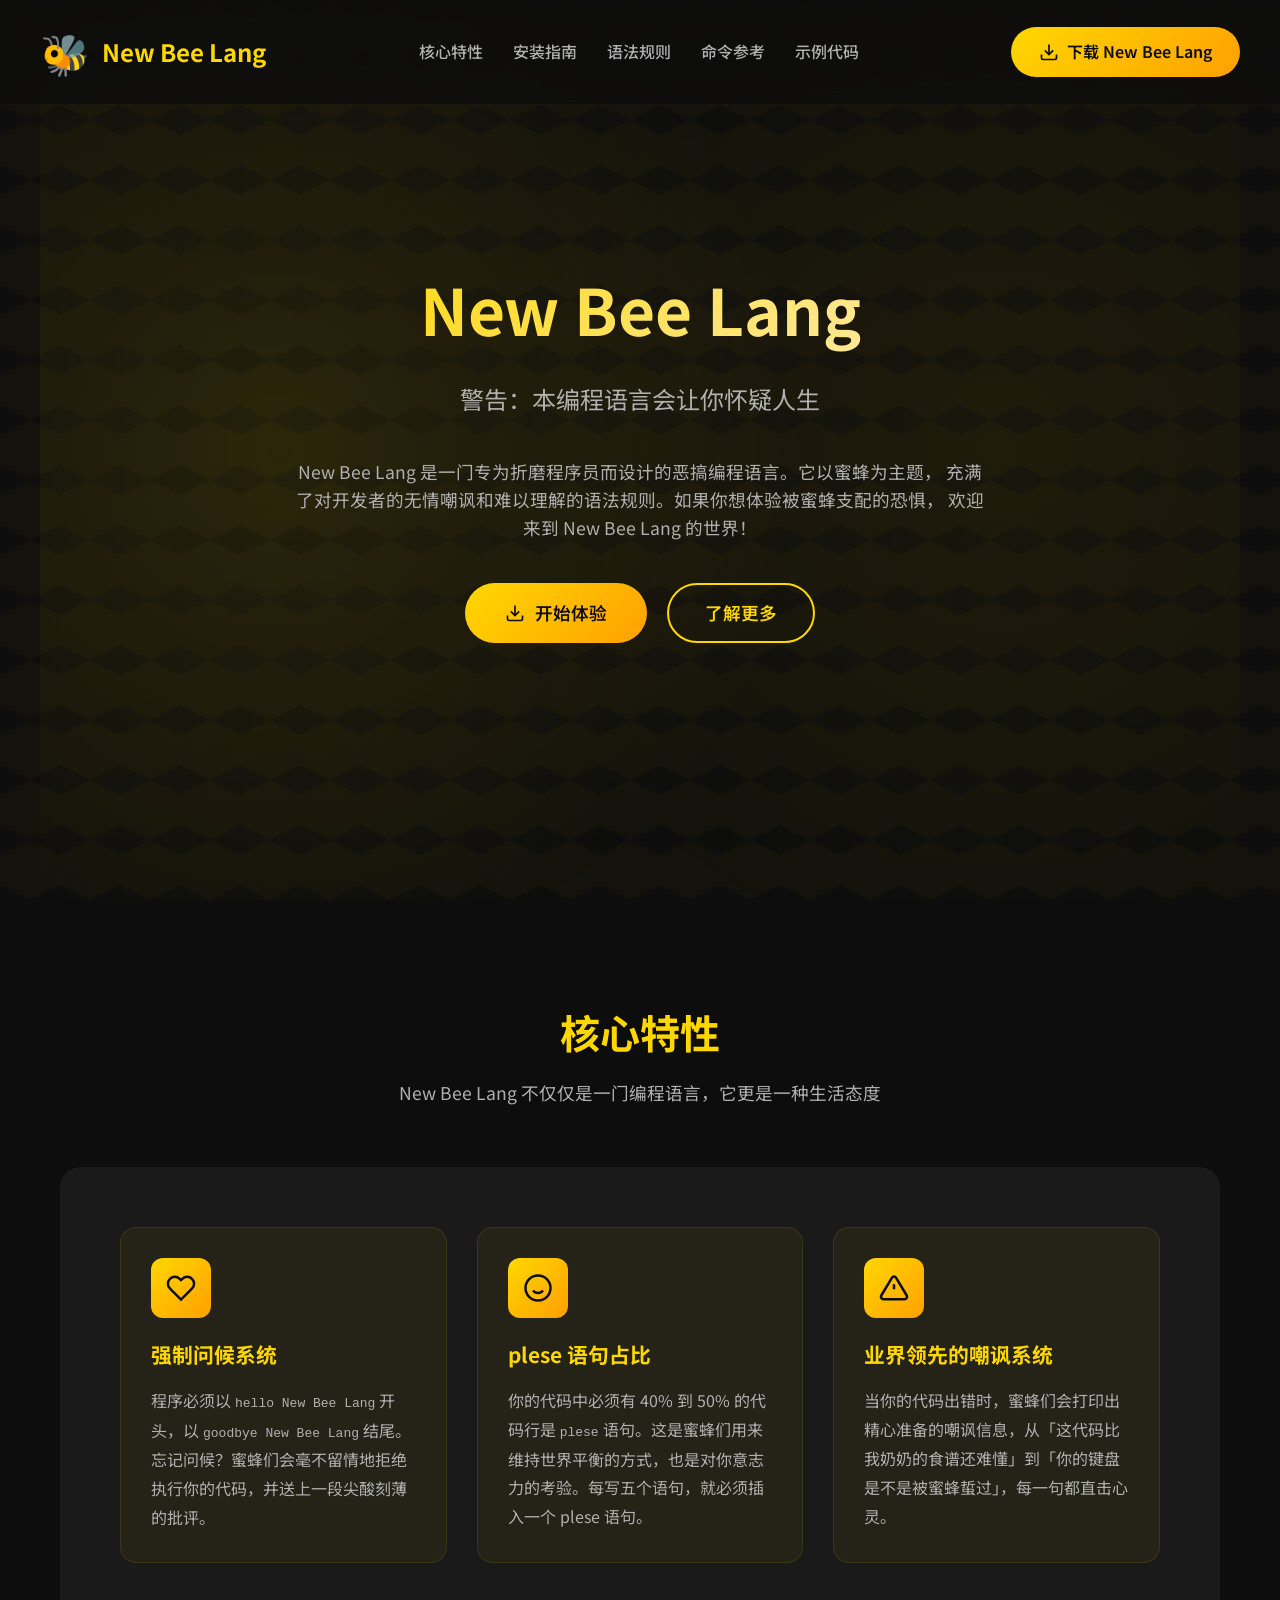
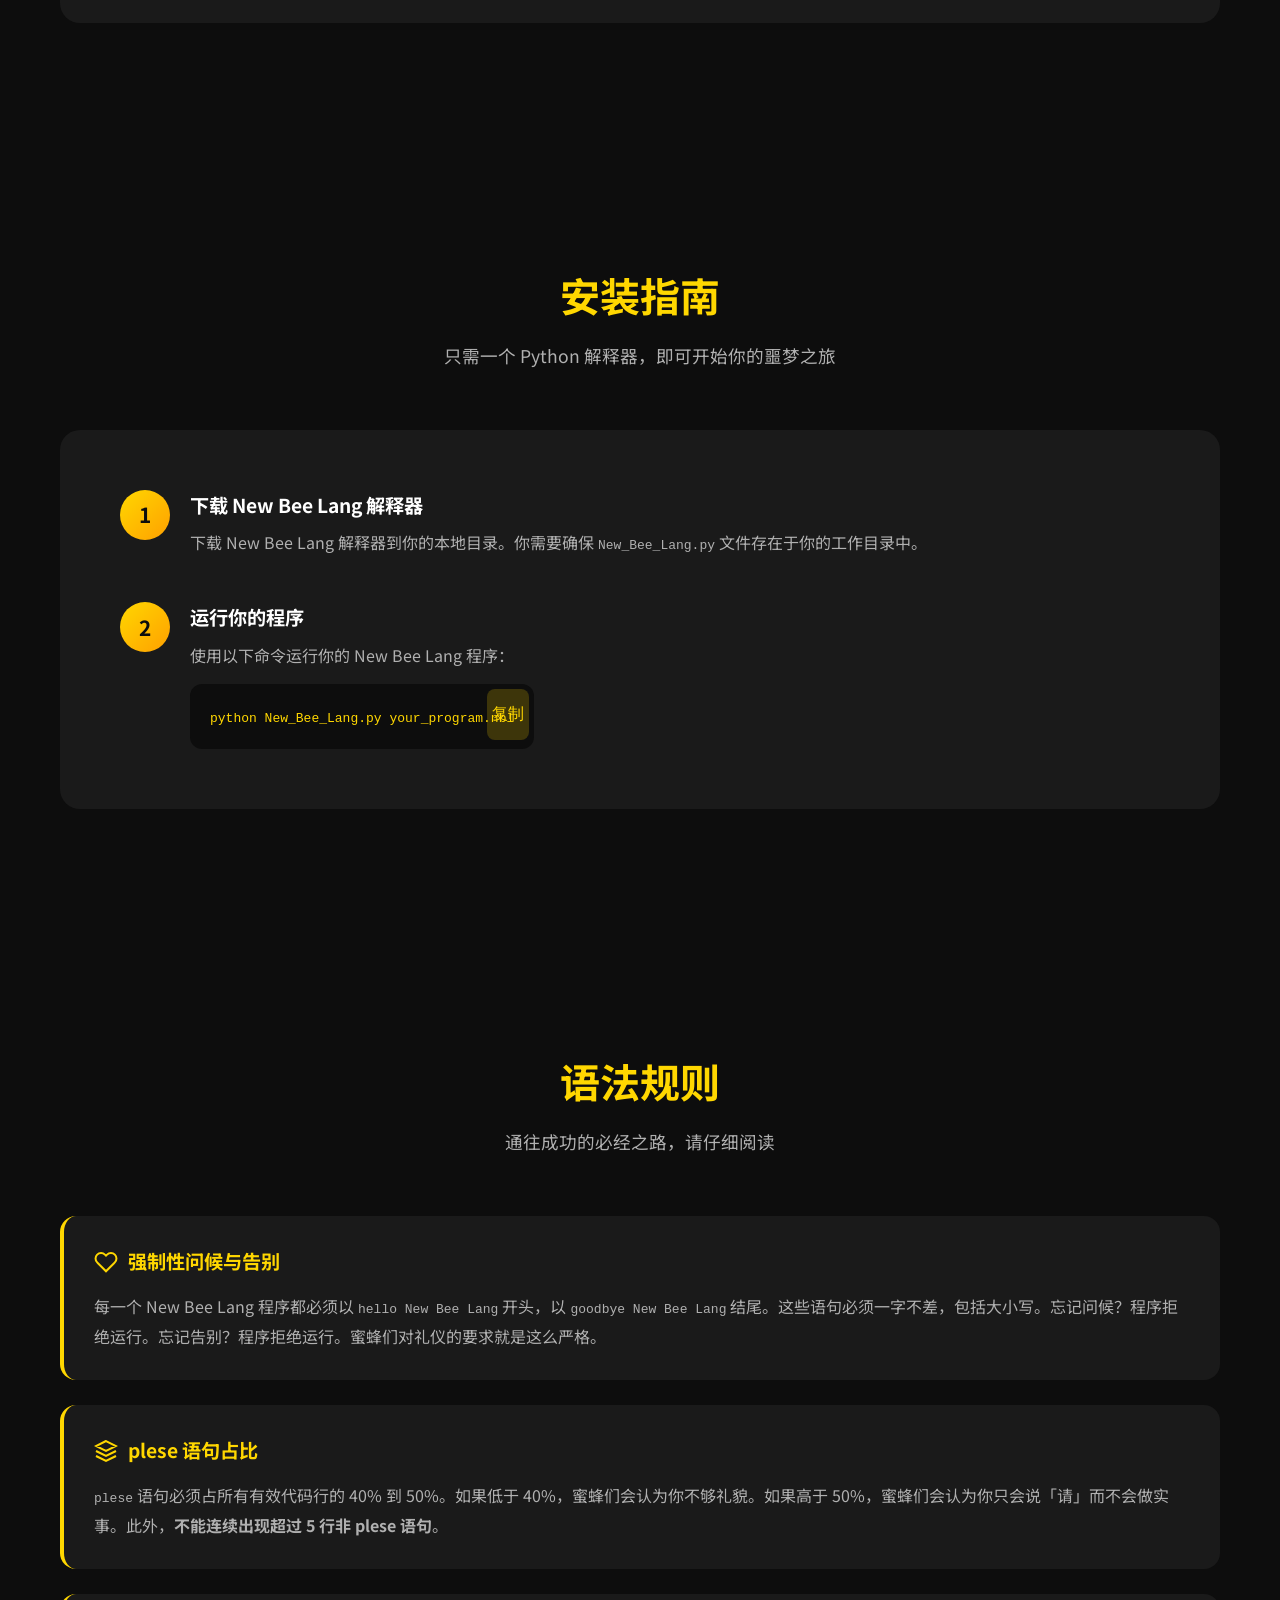
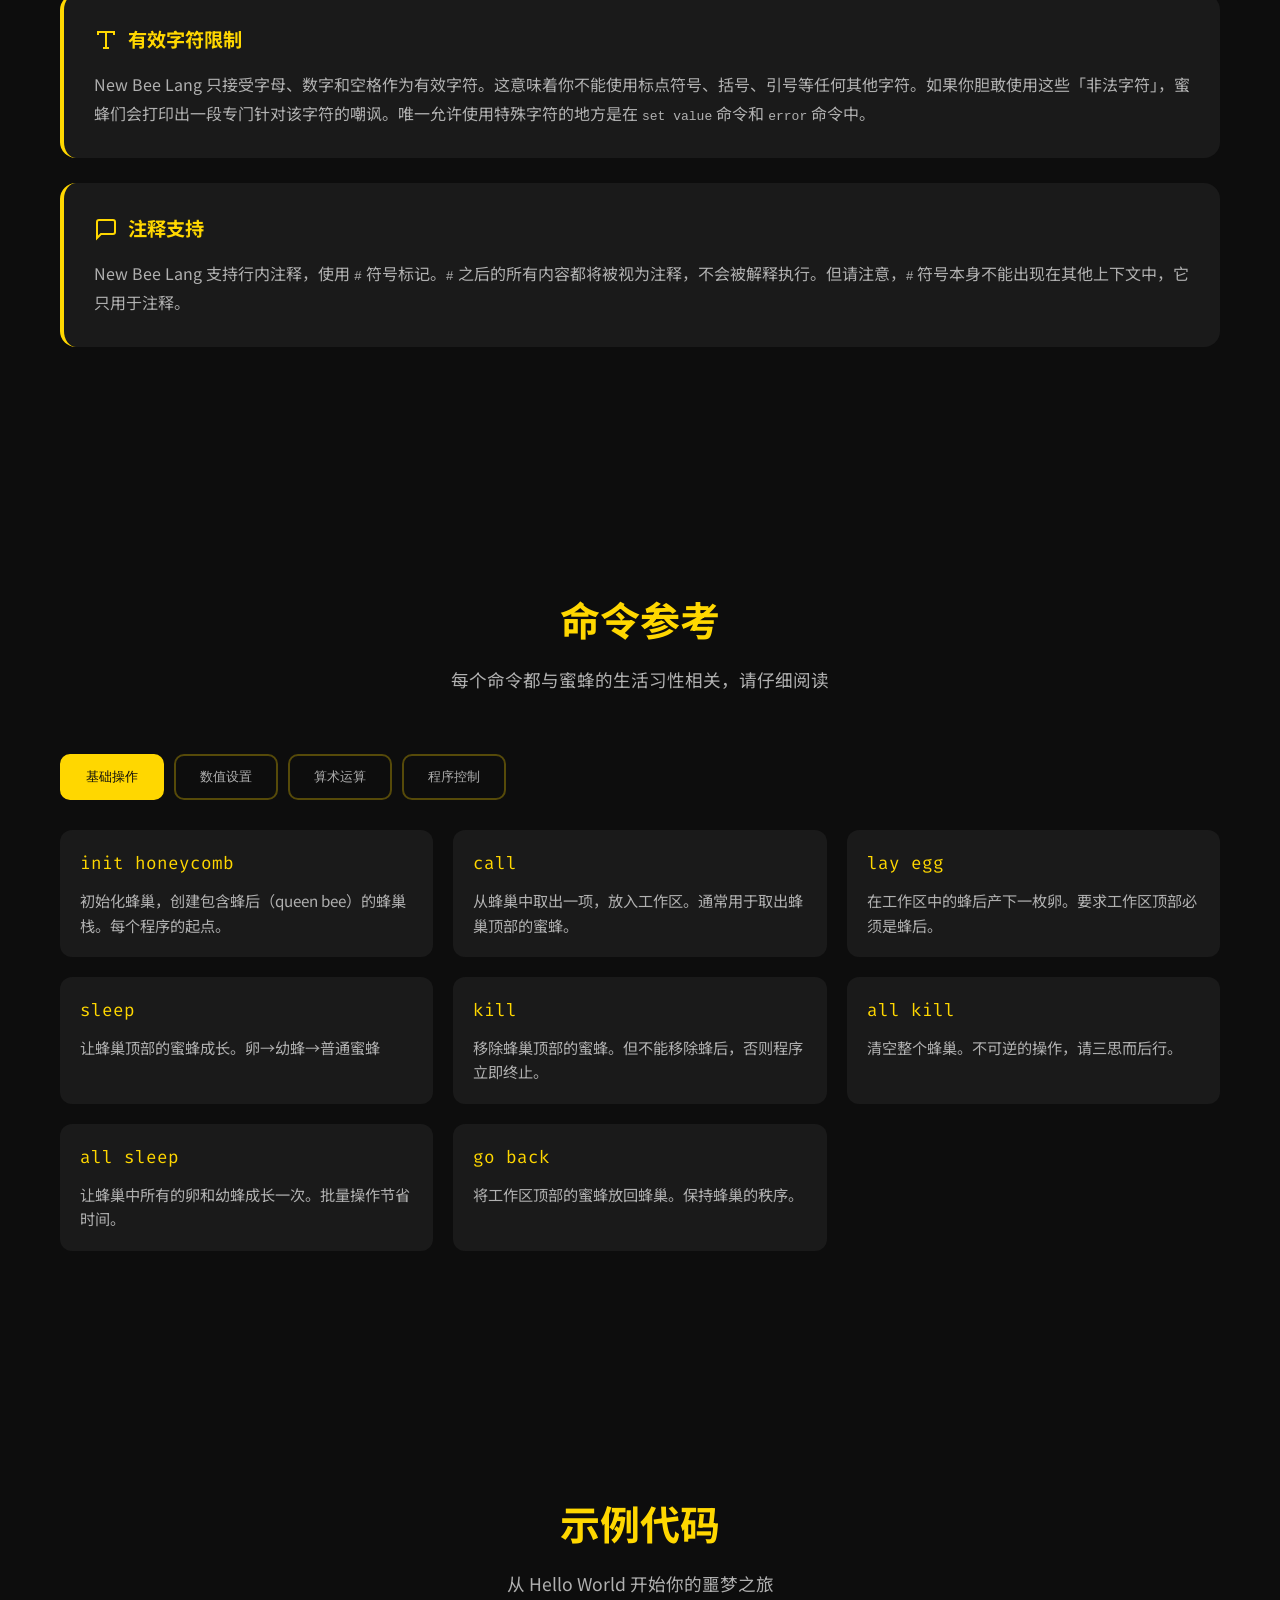
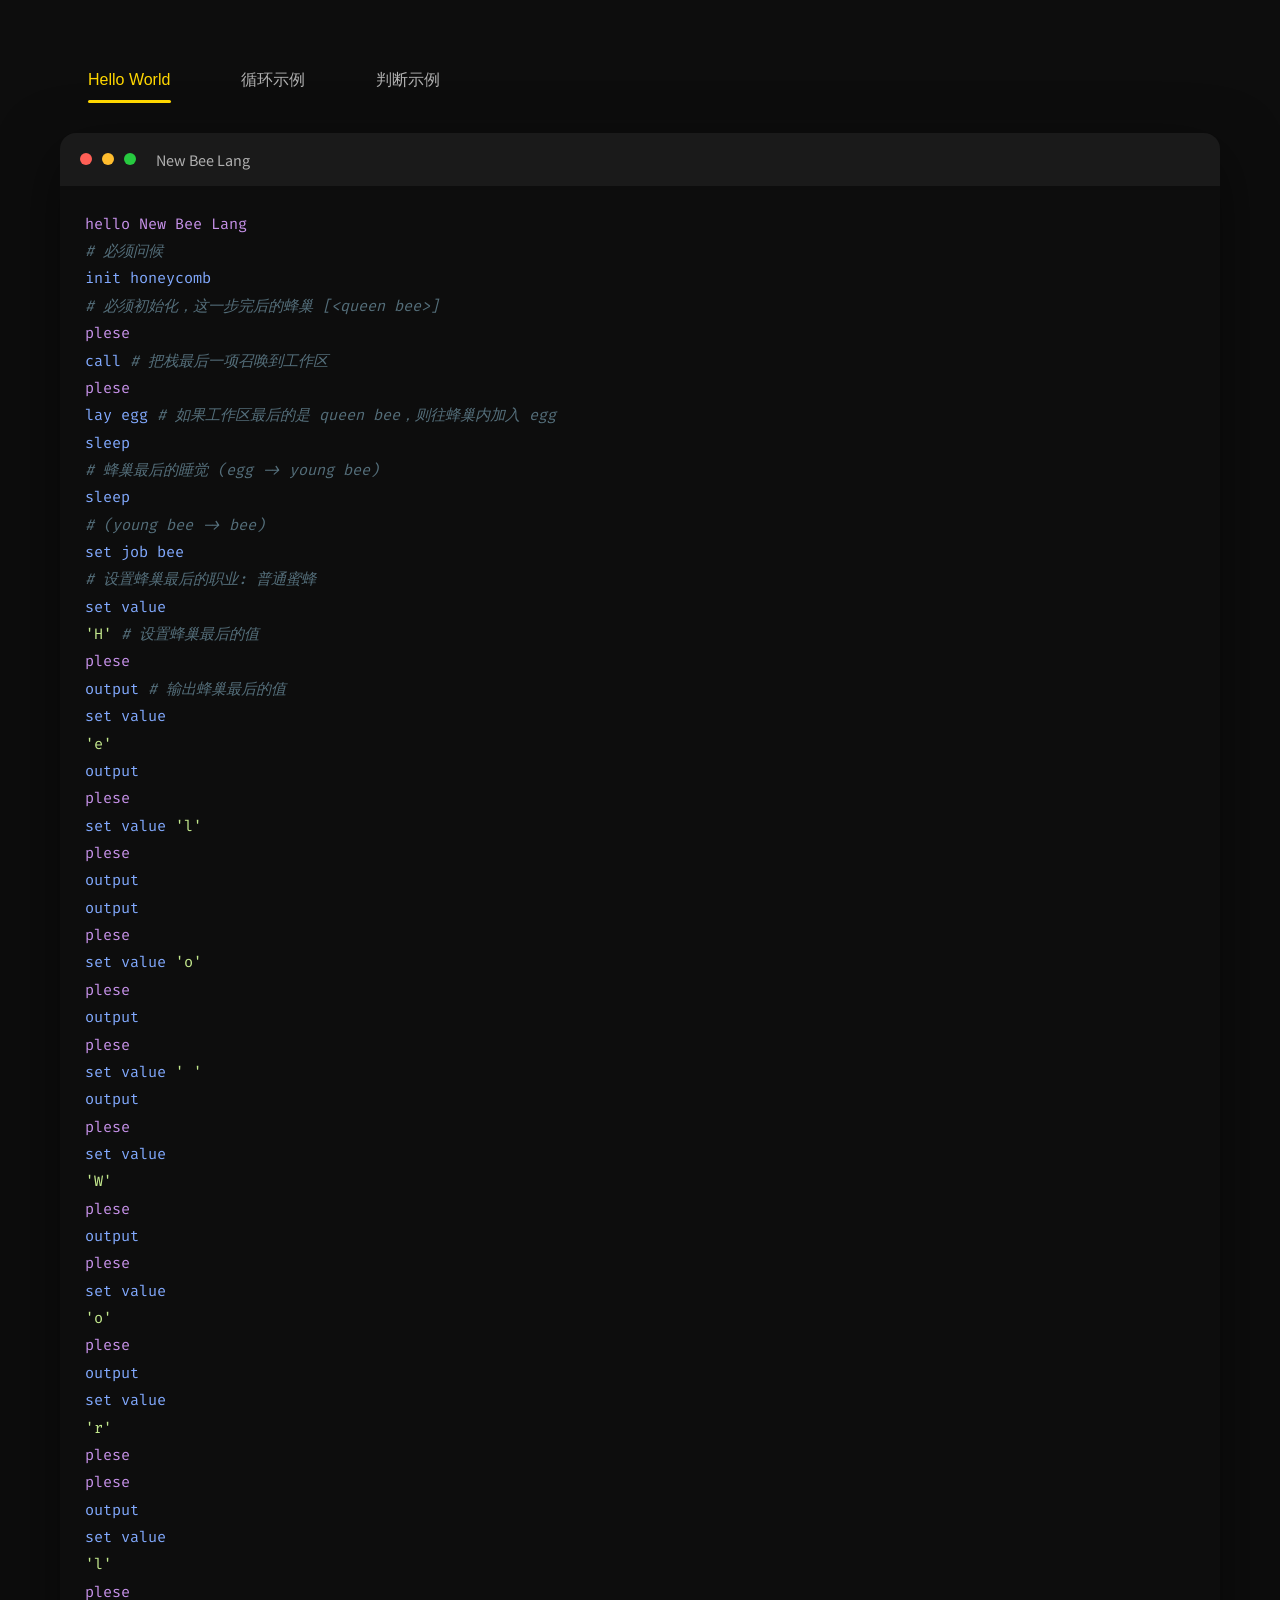
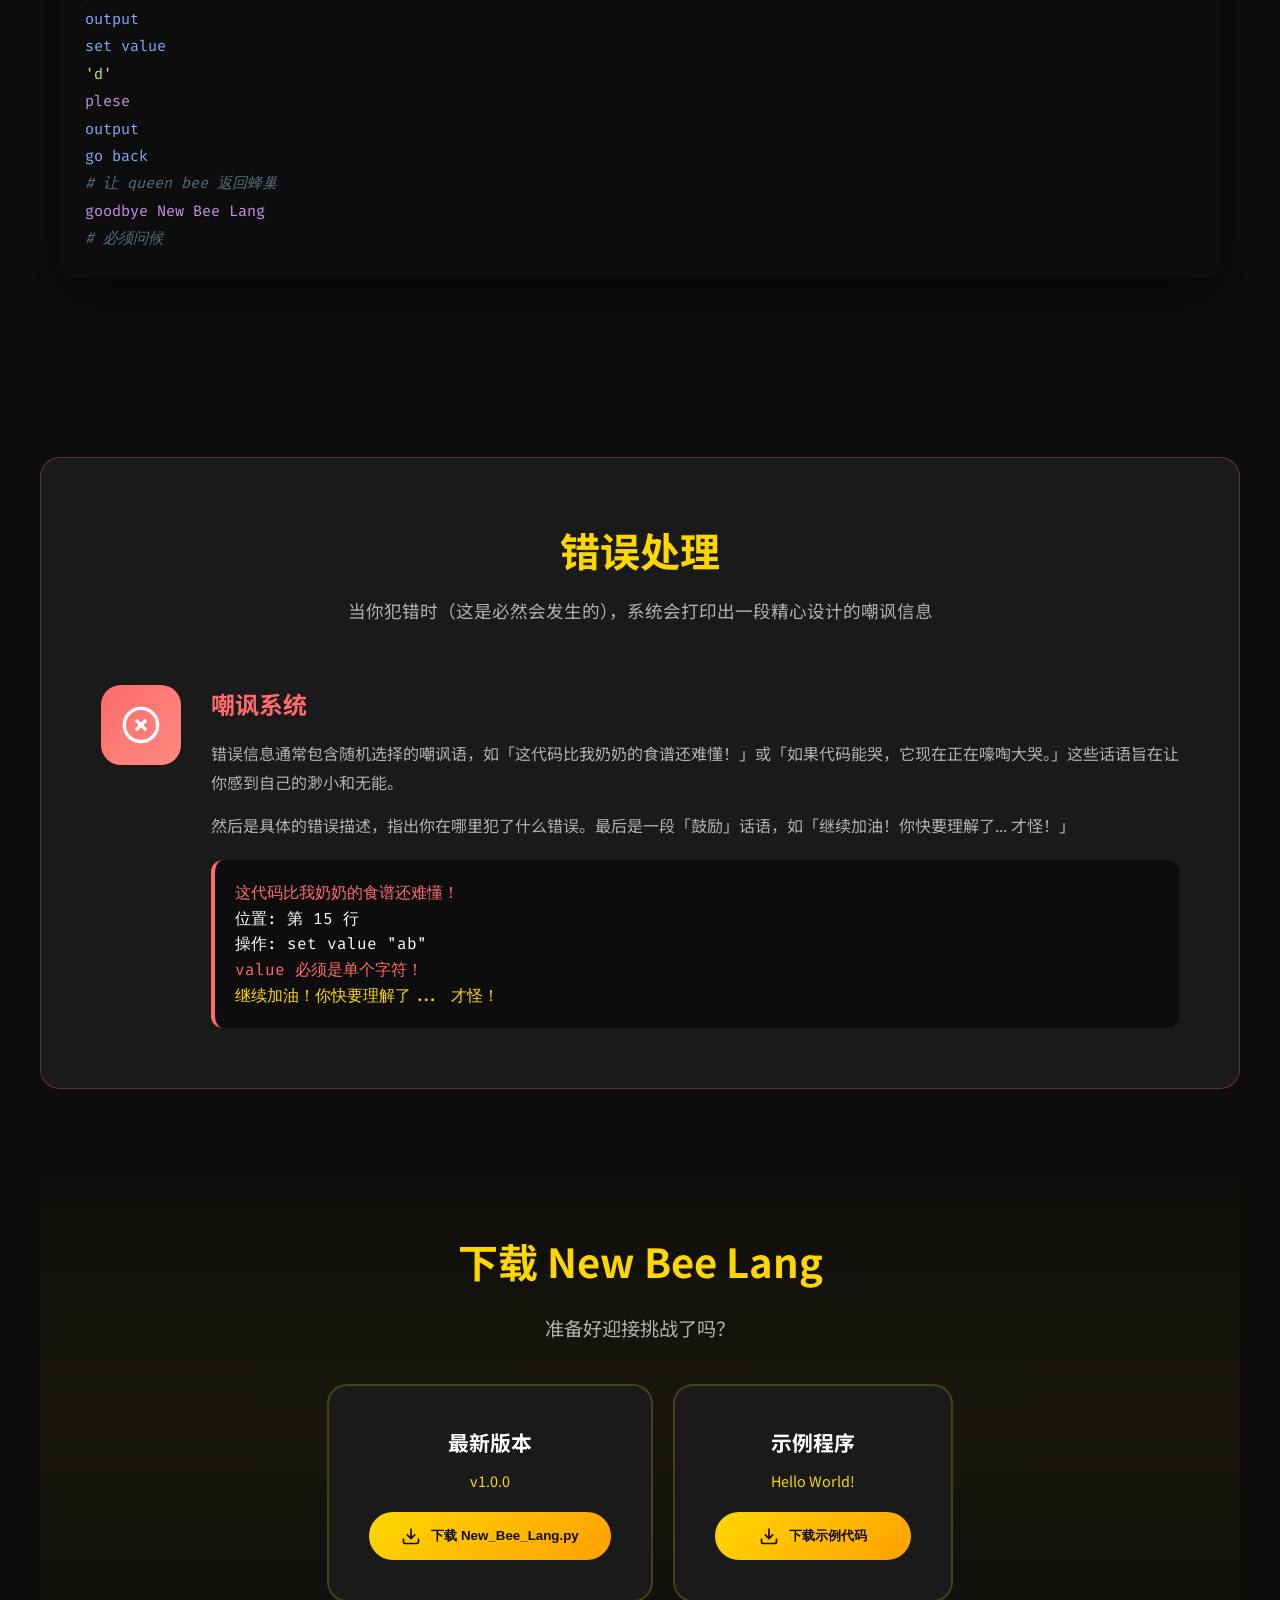
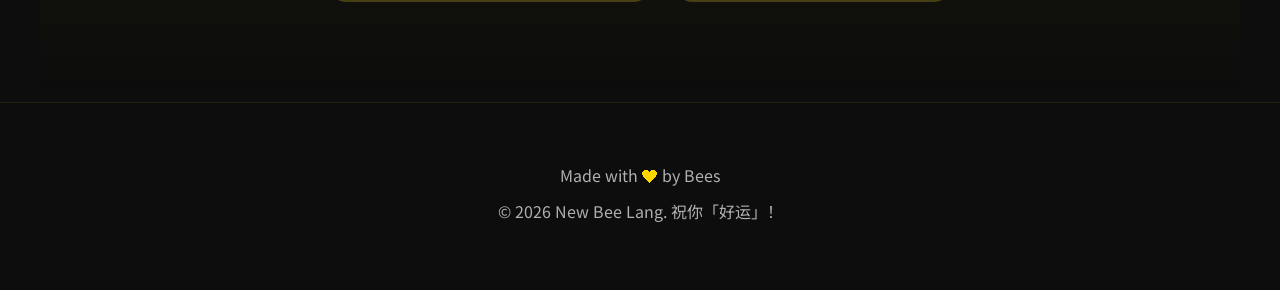
==== new_bee_lang.html @ 49e1a8e3 "更改" ====
<!DOCTYPE html>
<html lang="zh-CN">
<head>
    <meta charset="UTF-8">
    <link rel="icon" type="image/x-icon" href="./bee.ico">
    <meta name="viewport" content="width=device-width, initial-scale=1.0">
    <title>New Bee Lang - 最甜蜜的编程语言</title>
    <link href="https://fonts.googleapis.com/css2?family=Noto+Sans+SC:wght@300;400;500;700&family=Fira+Code:wght@400;500&display=swap" rel="stylesheet">
    <style>
        * {
            margin: 0;
            padding: 0;
            box-sizing: border-box;
        }

        :root {
            --honey-gold: #FFD700;
            --honey-light: #FFECB3;
            --dark-bg: #0D0D0D;
            --card-bg: #1A1A1A;
            --text-primary: #FFFFFF;
            --text-secondary: #B0B0B0;
            --error-red: #FF6B6B;
            --success-green: #69F0AE;
        }

        html {
            scroll-behavior: smooth;
        }

        body {
            font-family: 'Noto Sans SC', sans-serif;
            background-color: var(--dark-bg);
            color: var(--text-primary);
            line-height: 1.6;
            overflow-x: hidden;
        }

        /* Navigation */
        nav {
            position: fixed;
            top: 0;
            width: 100%;
            padding: 20px 40px;
            display: flex;
            justify-content: space-between;
            align-items: center;
            background: rgba(13, 13, 13, 0.8);
            backdrop-filter: blur(10px);
            z-index: 1000;
            transition: all 0.3s ease;
        }

        .logo {
            display: flex;
            align-items: center;
            gap: 12px;
            font-size: 1.5rem;
            font-weight: 700;
            color: var(--honey-gold);
        }

        .logo svg {
            width: 40px;
            height: 40px;
            animation: float 3s ease-in-out infinite;
        }

        @keyframes float {
            0%, 100% { transform: translateY(0); }
            50% { transform: translateY(-10px); }
        }

        .nav-links {
            display: flex;
            gap: 30px;
            list-style: none;
        }

        .nav-links a {
            color: var(--text-secondary);
            text-decoration: none;
            font-weight: 500;
            transition: color 0.3s ease;
            position: relative;
        }

        .nav-links a::after {
            content: '';
            position: absolute;
            bottom: -5px;
            left: 0;
            width: 0;
            height: 2px;
            background: var(--honey-gold);
            transition: width 0.3s ease;
        }

        .nav-links a:hover {
            color: var(--honey-gold);
        }

        .nav-links a:hover::after {
            width: 100%;
        }

        .download-btn {
            background: linear-gradient(135deg, var(--honey-gold), #FFA000);
            color: var(--dark-bg);
            padding: 12px 28px;
            border: none;
            border-radius: 30px;
            font-weight: 600;
            cursor: pointer;
            transition: all 0.3s ease;
            text-decoration: none;
            display: inline-flex;
            align-items: center;
            gap: 8px;
        }

        .download-btn:hover {
            transform: translateY(-3px);
            box-shadow: 0 10px 30px rgba(255, 215, 0, 0.4);
        }

        /* Hero Section */
        .hero {
            min-height: 100vh;
            display: flex;
            flex-direction: column;
            justify-content: center;
            align-items: center;
            text-align: center;
            padding: 100px 20px;
            position: relative;
            overflow: hidden;
        }

        .hero::before {
            content: '';
            position: absolute;
            top: 0;
            left: 0;
            right: 0;
            bottom: 0;
            background: 
                radial-gradient(circle at 20% 50%, rgba(255, 215, 0, 0.1) 0%, transparent 50%),
                radial-gradient(circle at 80% 50%, rgba(255, 215, 0, 0.05) 0%, transparent 50%);
            pointer-events: none;
        }

        .hero-content {
            position: relative;
            z-index: 1;
            max-width: 900px;
        }

        .hero h1 {
            font-size: 4rem;
            margin-bottom: 20px;
            background: linear-gradient(135deg, var(--honey-gold), var(--honey-light));
            -webkit-background-clip: text;
            -webkit-text-fill-color: transparent;
            background-clip: text;
            animation: fadeInUp 1s ease;
        }

        .hero .subtitle {
            font-size: 1.5rem;
            color: var(--text-secondary);
            margin-bottom: 40px;
            animation: fadeInUp 1s ease 0.2s both;
        }

        .hero-description {
            font-size: 1.1rem;
            color: var(--text-secondary);
            max-width: 700px;
            margin: 0 auto 40px;
            animation: fadeInUp 1s ease 0.4s both;
        }

        .hero-buttons {
            display: flex;
            gap: 20px;
            justify-content: center;
            flex-wrap: wrap;
            animation: fadeInUp 1s ease 0.6s both;
        }

        .btn-primary {
            background: linear-gradient(135deg, var(--honey-gold), #FFA000);
            color: var(--dark-bg);
            padding: 16px 40px;
            border: none;
            border-radius: 30px;
            font-size: 1.1rem;
            font-weight: 600;
            cursor: pointer;
            transition: all 0.3s ease;
            text-decoration: none;
            display: inline-flex;
            align-items: center;
            gap: 10px;
        }

        .btn-primary:hover {
            transform: translateY(-3px);
            box-shadow: 0 15px 40px rgba(255, 215, 0, 0.4);
        }

        .btn-secondary {
            background: transparent;
            color: var(--honey-gold);
            padding: 14px 36px;
            border: 2px solid var(--honey-gold);
            border-radius: 30px;
            font-size: 1.1rem;
            font-weight: 600;
            cursor: pointer;
            transition: all 0.3s ease;
            text-decoration: none;
            display: inline-flex;
            align-items: center;
            gap: 10px;
        }

        .btn-secondary:hover {
            background: rgba(255, 215, 0, 0.1);
            transform: translateY(-3px);
        }

        @keyframes fadeInUp {
            from {
                opacity: 0;
                transform: translateY(30px);
            }
            to {
                opacity: 1;
                transform: translateY(0);
            }
        }

        /* Section Styles */
        section {
            padding: 100px 20px;
            max-width: 1200px;
            margin: 0 auto;
        }

        .section-header {
            text-align: center;
            margin-bottom: 60px;
        }

        .section-header h2 {
            font-size: 2.5rem;
            color: var(--honey-gold);
            margin-bottom: 15px;
        }

        .section-header p {
            color: var(--text-secondary);
            font-size: 1.1rem;
            max-width: 600px;
            margin: 0 auto;
        }

        /* Features Section */
        .features {
            background: var(--card-bg);
            border-radius: 20px;
            padding: 60px;
            margin: 40px auto;
        }

        .features-grid {
            display: grid;
            grid-template-columns: repeat(auto-fit, minmax(300px, 1fr));
            gap: 30px;
        }

        .feature-card {
            background: rgba(255, 215, 0, 0.05);
            border: 1px solid rgba(255, 215, 0, 0.1);
            border-radius: 16px;
            padding: 30px;
            transition: all 0.4s ease;
            position: relative;
            overflow: hidden;
        }

        .feature-card::before {
            content: '';
            position: absolute;
            top: 0;
            left: 0;
            right: 0;
            height: 3px;
            background: linear-gradient(90deg, var(--honey-gold), var(--honey-light));
            transform: scaleX(0);
            transition: transform 0.4s ease;
        }

        .feature-card:hover {
            transform: translateY(-5px);
            box-shadow: 0 20px 40px rgba(255, 215, 0, 0.2);
        }

        .feature-card:hover::before {
            transform: scaleX(1);
        }

        .feature-icon {
            width: 60px;
            height: 60px;
            background: linear-gradient(135deg, var(--honey-gold), #FFA000);
            border-radius: 12px;
            display: flex;
            align-items: center;
            justify-content: center;
            margin-bottom: 20px;
        }

        .feature-icon svg {
            width: 30px;
            height: 30px;
            color: var(--dark-bg);
        }

        .feature-card h3 {
            font-size: 1.3rem;
            margin-bottom: 15px;
            color: var(--honey-gold);
        }

        .feature-card p {
            color: var(--text-secondary);
            line-height: 1.8;
        }

        /* Installation Section */
        .installation {
            background: var(--card-bg);
            border-radius: 20px;
            padding: 60px;
            margin: 40px auto;
        }

        .install-steps {
            display: flex;
            flex-direction: column;
            gap: 30px;
        }

        .install-step {
            display: flex;
            align-items: flex-start;
            gap: 20px;
        }

        .step-number {
            width: 50px;
            height: 50px;
            background: linear-gradient(135deg, var(--honey-gold), #FFA000);
            border-radius: 50%;
            display: flex;
            align-items: center;
            justify-content: center;
            font-size: 1.3rem;
            font-weight: 700;
            color: var(--dark-bg);
            flex-shrink: 0;
        }

        .step-content h4 {
            font-size: 1.2rem;
            margin-bottom: 10px;
            color: var(--text-primary);
        }

        .step-content p {
            color: var(--text-secondary);
            margin-bottom: 15px;
        }

        .code-block {
            background: #0D0D0D;
            border-radius: 12px;
            padding: 20px;
            font-family: 'Fira Code', monospace;
            position: relative;
            overflow: hidden;
        }

        .code-block code {
            color: var(--honey-gold);
        }

        .copy-btn {
            position: absolute;
            top: 5px;
            right: 5px;
            background: rgba(255, 215, 0, 0.2);
            border: none;
            color: var(--honey-gold);
            padding: 15px 5px;
            border-radius: 8px;
            cursor: pointer;
            font-size: 1rem;
            transition: all 0.3s ease;
        }

        .copy-btn:hover {
            background: rgba(255, 215, 0, 0.3);
        }

        /* Syntax Section */
        .syntax-rules {
            margin: 40px auto;
        }

        .rules-container {
            display: grid;
            gap: 25px;
        }

        .rule-card {
            background: var(--card-bg);
            border-radius: 16px;
            padding: 30px;
            border-left: 4px solid var(--honey-gold);
            transition: all 0.3s ease;
        }

        .rule-card:hover {
            transform: translateX(10px);
            box-shadow: -10px 10px 30px rgba(0, 0, 0, 0.3);
        }

        .rule-card h3 {
            color: var(--honey-gold);
            font-size: 1.2rem;
            margin-bottom: 15px;
            display: flex;
            align-items: center;
            gap: 10px;
        }

        .rule-card p {
            color: var(--text-secondary);
            line-height: 1.8;
        }

        /* Commands Section */
        .commands-section {
            margin: 40px auto;
        }

        .command-tabs {
            display: flex;
            gap: 10px;
            margin-bottom: 30px;
            flex-wrap: wrap;
        }

        .tab-btn {
            background: transparent;
            border: 2px solid rgba(255, 215, 0, 0.3);
            color: var(--text-secondary);
            padding: 12px 24px;
            border-radius: 10px;
            cursor: pointer;
            transition: all 0.3s ease;
            font-weight: 500;
        }

        .tab-btn.active,
        .tab-btn:hover {
            background: var(--honey-gold);
            color: var(--dark-bg);
            border-color: var(--honey-gold);
        }

        .command-grid {
            display: grid;
            grid-template-columns: repeat(auto-fit, minmax(350px, 1fr));
            gap: 20px;
        }

        .command-item {
            background: var(--card-bg);
            border-radius: 12px;
            padding: 20px;
            transition: all 0.3s ease;
        }

        .command-item:hover {
            background: rgba(255, 215, 0, 0.1);
        }

        .command-name {
            font-family: 'Fira Code', monospace;
            color: var(--honey-gold);
            font-size: 1.1rem;
            margin-bottom: 10px;
        }

        .command-desc {
            color: var(--text-secondary);
            font-size: 0.95rem;
            line-height: 1.6;
        }

        /* Code Examples */
        .examples-section {
            margin: 40px auto;
        }

        .example-tabs {
            display: flex;
            gap: 15px;
            margin-bottom: 30px;
            flex-wrap: wrap;
        }

        .example-btn {
            background: transparent;
            border: none;
            color: var(--text-secondary);
            padding: 12px 28px;
            border-radius: 10px;
            cursor: pointer;
            font-size: 1rem;
            font-weight: 500;
            transition: all 0.3s ease;
            position: relative;
        }

        .example-btn.active,
        .example-btn:hover {
            color: var(--honey-gold);
        }

        .example-btn.active::after {
            content: '';
            position: absolute;
            bottom: 0;
            left: 20%;
            right: 20%;
            height: 3px;
            background: var(--honey-gold);
            border-radius: 3px;
        }

        .code-terminal {
            background: #0D0D0D;
            border-radius: 16px;
            overflow: hidden;
            box-shadow: 0 20px 60px rgba(0, 0, 0, 0.5);
        }

        .terminal-header {
            background: #1A1A1A;
            padding: 15px 20px;
            display: flex;
            align-items: center;
            gap: 10px;
        }

        .terminal-dot {
            width: 12px;
            height: 12px;
            border-radius: 50%;
        }

        .terminal-dot.red { background: #FF5F56; }
        .terminal-dot.yellow { background: #FFBD2E; }
        .terminal-dot.green { background: #27CA40; }

        .terminal-title {
            color: var(--text-secondary);
            font-size: 0.9rem;
            margin-left: 10px;
        }

        .terminal-body {
            padding: 25px;
            font-family: 'Fira Code', monospace;
            font-size: 0.95rem;
            line-height: 1.8;
            overflow-x: auto;
        }

        .code-line {
            display: block;
            white-space: pre;
        }

        .code-keyword { color: #C792EA; }
        .code-string { color: #C3E88D; }
        .code-comment { color: #546E7A; font-style: italic; }
        .code-function { color: #82AAFF; }
        .code-number { color: #F78C6C; }

        /* Error Section */
        .error-section {
            background: var(--card-bg);
            border-radius: 20px;
            padding: 60px;
            margin: 40px auto;
            border: 1px solid rgba(255, 107, 107, 0.3);
        }

        .error-content {
            display: flex;
            gap: 30px;
            align-items: flex-start;
        }

        .error-icon {
            width: 80px;
            height: 80px;
            background: linear-gradient(135deg, var(--error-red), #FF8A80);
            border-radius: 20px;
            display: flex;
            align-items: center;
            justify-content: center;
            flex-shrink: 0;
        }

        .error-icon svg {
            width: 40px;
            height: 40px;
            color: white;
        }

        .error-info h3 {
            color: var(--error-red);
            font-size: 1.5rem;
            margin-bottom: 15px;
        }

        .error-info p {
            color: var(--text-secondary);
            line-height: 1.8;
            margin-bottom: 15px;
        }

        .error-example {
            background: #0D0D0D;
            border-radius: 12px;
            padding: 20px;
            font-family: 'Fira Code', monospace;
            margin-top: 20px;
            border-left: 4px solid var(--error-red);
        }

        .error-example .mocking {
            color: var(--error-red);
        }

        .error-example .encouragement {
            color: var(--honey-gold);
        }

        /* Download Section */
        .download-section {
            text-align: center;
            padding: 100px 20px;
            background: linear-gradient(180deg, transparent, rgba(255, 215, 0, 0.05), transparent);
        }

        .download-section h2 {
            font-size: 2.5rem;
            margin-bottom: 20px;
            color: var(--honey-gold);
        }

        .download-section p {
            color: var(--text-secondary);
            font-size: 1.2rem;
            margin-bottom: 40px;
        }

        .download-options {
            display: flex;
            gap: 20px;
            justify-content: center;
            flex-wrap: wrap;
        }

        .download-card {
            background: var(--card-bg);
            border: 2px solid rgba(255, 215, 0, 0.2);
            border-radius: 20px;
            padding: 40px;
            min-width: 280px;
            transition: all 0.3s ease;
        }

        .download-card:hover {
            border-color: var(--honey-gold);
            transform: translateY(-5px);
            box-shadow: 0 20px 40px rgba(255, 215, 0, 0.2);
        }

        .download-card h3 {
            color: var(--text-primary);
            font-size: 1.3rem;
            margin-bottom: 10px;
        }

        .download-card .version {
            color: var(--honey-gold);
            font-size: 0.9rem;
            margin-bottom: 20px;
        }

        .download-card .btn-download {
            background: linear-gradient(135deg, var(--honey-gold), #FFA000);
            color: var(--dark-bg);
            padding: 14px 32px;
            border: none;
            border-radius: 25px;
            font-weight: 600;
            cursor: pointer;
            width: 100%;
            transition: all 0.3s ease;
            display: flex;
            align-items: center;
            justify-content: center;
            gap: 10px;
        }

        .download-card .btn-download:hover {
            transform: scale(1.05);
            box-shadow: 0 10px 30px rgba(255, 215, 0, 0.4);
        }

        /* Footer */
        footer {
            text-align: center;
            padding: 60px 20px;
            border-top: 1px solid rgba(255, 215, 0, 0.1);
        }

        footer p {
            color: var(--text-secondary);
            margin-bottom: 10px;
        }

        footer .heart {
            color: var(--honey-gold);
        }

        /* Scroll Animations */
        .animate-on-scroll {
            opacity: 0;
            transform: translateY(30px);
            transition: all 0.6s ease;
        }

        .animate-on-scroll.visible {
            opacity: 1;
            transform: translateY(0);
        }

        /* Responsive */
        @media (max-width: 768px) {
            .hero h1 {
                font-size: 2.5rem;
            }

            .hero .subtitle {
                font-size: 1.2rem;
            }

            nav {
                padding: 15px 20px;
            }

            .nav-links {
                display: none;
            }

            section {
                padding: 60px 20px;
            }

            .features, .installation, .error-section {
                padding: 40px 20px;
            }

            .command-grid {
                grid-template-columns: 1fr;
            }

            .error-content {
                flex-direction: column;
                text-align: center;
            }
        }

        /* Honeycomb Pattern Background */
        .honeycomb-bg {
            position: fixed;
            top: 0;
            left: 0;
            right: 0;
            bottom: 0;
            pointer-events: none;
            z-index: -1;
            opacity: 0.03;
            background-image: url("data:image/svg+xml,%3Csvg xmlns='http://www.w3.org/2000/svg' viewBox='0 0 100 100'%3E%3Cpath fill='%23FFD700' d='M50 0L100 25L100 75L50 100L0 75L0 25Z'/%3E%3C/svg%3E");
            background-size: 60px 60px;
        }
    </style>
</head>
<body>
    <div class="honeycomb-bg"></div>
    <!-- Navigation -->
    <nav>
        <div class="logo">
            <span style="font-size: 2.5rem;">🐝</span>
            New Bee Lang
        </div>
        <ul class="nav-links">
            <li><a href="#features">核心特性</a></li>
            <li><a href="#installation">安装指南</a></li>
            <li><a href="#syntax">语法规则</a></li>
            <li><a href="#commands">命令参考</a></li>
            <li><a href="#examples">示例代码</a></li>
        </ul>
        <a href="#download" class="download-btn">
            <svg width="20" height="20" viewBox="0 0 24 24" fill="none" stroke="currentColor" stroke-width="2">
                <path d="M21 15v4a2 2 0 0 1-2 2H5a2 2 0 0 1-2-2v-4"/>
                <polyline points="7 10 12 15 17 10"/>
                <line x1="12" y1="15" x2="12" y2="3"/>
            </svg>
            下载 New Bee Lang
        </a>
    </nav>
    <!-- Hero Section -->
    <section class="hero">
        <div class="hero-content">
            <h1>New Bee Lang</h1>
            <p class="subtitle">警告：本编程语言会让你怀疑人生</p>
            <p class="hero-description">
                New Bee Lang 是一门专为折磨程序员而设计的恶搞编程语言。它以蜜蜂为主题，
                充满了对开发者的无情嘲讽和难以理解的语法规则。如果你想体验被蜜蜂支配的恐惧，
                欢迎来到 New Bee Lang 的世界！
            </p>
            <div class="hero-buttons">
                <a href="#download" class="btn-primary">
                    <svg width="20" height="20" viewBox="0 0 24 24" fill="none" stroke="currentColor" stroke-width="2">
                        <path d="M21 15v4a2 2 0 0 1-2 2H5a2 2 0 0 1-2-2v-4"/>
                        <polyline points="7 10 12 15 17 10"/>
                        <line x1="12" y1="15" x2="12" y2="3"/>
                    </svg>
                    开始体验
                </a>
                <a href="#features" class="btn-secondary">了解更多</a>
            </div>
        </div>
    </section>
    <!-- Features Section -->
    <section id="features">
        <div class="section-header">
            <h2>核心特性</h2>
            <p>New Bee Lang 不仅仅是一门编程语言，它更是一种生活态度</p>
        </div>
        <div class="features">
            <div class="features-grid">
                <div class="feature-card animate-on-scroll">
                    <div class="feature-icon">
                        <svg viewBox="0 0 24 24" fill="none" stroke="currentColor" stroke-width="2">
                            <path d="M20.84 4.61a5.5 5.5 0 0 0-7.78 0L12 5.67l-1.06-1.06a5.5 5.5 0 0 0-7.78 7.78l1.06 1.06L12 21.23l7.78-7.78 1.06-1.06a5.5 5.5 0 0 0 0-7.78z"/>
                        </svg>
                    </div>
                    <h3>强制问候系统</h3>
                    <p>程序必须以 <code>hello New Bee Lang</code> 开头，以 <code>goodbye New Bee Lang</code> 结尾。忘记问候？蜜蜂们会毫不留情地拒绝执行你的代码，并送上一段尖酸刻薄的批评。</p>
                </div>
                <div class="feature-card animate-on-scroll">
                    <div class="feature-icon">
                        <svg viewBox="0 0 24 24" fill="none" stroke="currentColor" stroke-width="2">
                            <circle cx="12" cy="12" r="10"/>
                            <path d="M8 14s1.5 2 4 2 4-2 4-2"/>
                            <line x1="9" y1="9" x2="9.01" y2="9"/>
                            <line x1="15" y1="9" x2="15.01" y2="9"/>
                        </svg>
                    </div>
                    <h3>plese 语句占比</h3>
                    <p>你的代码中必须有 40% 到 50% 的代码行是 <code>plese</code> 语句。这是蜜蜂们用来维持世界平衡的方式，也是对你意志力的考验。每写五个语句，就必须插入一个 plese 语句。</p>
                </div>
                <div class="feature-card animate-on-scroll">
                    <div class="feature-icon">
                        <svg viewBox="0 0 24 24" fill="none" stroke="currentColor" stroke-width="2">
                            <path d="M10.29 3.86L1.82 18a2 2 0 0 0 1.71 3h16.94a2 2 0 0 0 1.71-3L13.71 3.86a2 2 0 0 0-3.42 0z"/>
                            <line x1="12" y1="9" x2="12" y2="13"/>
                            <line x1="12" y1="17" x2="12.01" y2="17"/>
                        </svg>
                    </div>
                    <h3>业界领先的嘲讽系统</h3>
                    <p>当你的代码出错时，蜜蜂们会打印出精心准备的嘲讽信息，从「这代码比我奶奶的食谱还难懂」到「你的键盘是不是被蜜蜂蜇过」，每一句都直击心灵。</p>
                </div>
            </div>
        </div>
    </section>
    <!-- Installation Section -->
    <section id="installation">
        <div class="section-header">
            <h2>安装指南</h2>
            <p>只需一个 Python 解释器，即可开始你的噩梦之旅</p>
        </div>
        <div class="installation">
            <div class="install-steps">
                <div class="install-step animate-on-scroll">
                    <div class="step-number">1</div>
                    <div class="step-content">
                        <h4>下载 New Bee Lang 解释器</h4>
                        <p>下载 New Bee Lang 解释器到你的本地目录。你需要确保 <code>New_Bee_Lang.py</code> 文件存在于你的工作目录中。</p>
                    </div>
                </div>
                <div class="install-step animate-on-scroll">
                    <div class="step-number">2</div>
                    <div class="step-content">
                        <h4>运行你的程序</h4>
                        <p>使用以下命令运行你的 New Bee Lang 程序：</p>
                        <div class="code-block">
                            <button class="copy-btn" onclick="copyCode(this)">复制</button>
                            <code>python New_Bee_Lang.py your_program.nbl</code>
                        </div>
                    </div>
                </div>
            </div>
        </div>
    </section>
    <!-- Syntax Rules Section -->
    <section id="syntax">
        <div class="section-header">
            <h2>语法规则</h2>
            <p>通往成功的必经之路，请仔细阅读</p>
        </div>
        <div class="syntax-rules">
            <div class="rules-container">
                <div class="rule-card animate-on-scroll">
                    <h3>
                        <svg width="24" height="24" viewBox="0 0 24 24" fill="none" stroke="currentColor" stroke-width="2">
                            <path d="M20.84 4.61a5.5 5.5 0 0 0-7.78 0L12 5.67l-1.06-1.06a5.5 5.5 0 0 0-7.78 7.78l1.06 1.06L12 21.23l7.78-7.78 1.06-1.06a5.5 5.5 0 0 0 0-7.78z"/>
                        </svg>
                        强制性问候与告别
                    </h3>
                    <p>每一个 New Bee Lang 程序都必须以 <code>hello New Bee Lang</code> 开头，以 <code>goodbye New Bee Lang</code> 结尾。这些语句必须一字不差，包括大小写。忘记问候？程序拒绝运行。忘记告别？程序拒绝运行。蜜蜂们对礼仪的要求就是这么严格。</p>
                </div>
                <div class="rule-card animate-on-scroll">
                    <h3>
                        <svg width="24" height="24" viewBox="0 0 24 24" fill="none" stroke="currentColor" stroke-width="2">
                            <path d="M12 2L2 7l10 5 10-5-10-5zM2 17l10 5 10-5M2 12l10 5 10-5"/>
                        </svg>
                        plese 语句占比
                    </h3>
                    <p><code>plese</code> 语句必须占所有有效代码行的 40% 到 50%。如果低于 40%，蜜蜂们会认为你不够礼貌。如果高于 50%，蜜蜂们会认为你只会说「请」而不会做实事。此外，<strong>不能连续出现超过 5 行非 plese 语句</strong>。</p>
                </div>
                <div class="rule-card animate-on-scroll">
                    <h3>
                        <svg width="24" height="24" viewBox="0 0 24 24" fill="none" stroke="currentColor" stroke-width="2">
                            <polyline points="4 7 4 4 20 4 20 7"/>
                            <line x1="9" y1="20" x2="15" y2="20"/>
                            <line x1="12" y1="4" x2="12" y2="20"/>
                        </svg>
                        有效字符限制
                    </h3>
                    <p>New Bee Lang 只接受字母、数字和空格作为有效字符。这意味着你不能使用标点符号、括号、引号等任何其他字符。如果你胆敢使用这些「非法字符」，蜜蜂们会打印出一段专门针对该字符的嘲讽。唯一允许使用特殊字符的地方是在 <code>set value</code> 命令和 <code>error</code> 命令中。</p>
                </div>
                <div class="rule-card animate-on-scroll">
                    <h3>
                        <svg width="24" height="24" viewBox="0 0 24 24" fill="none" stroke="currentColor" stroke-width="2">
                            <path d="M21 15a2 2 0 0 1-2 2H7l-4 4V5a2 2 0 0 1 2-2h14a2 2 0 0 1 2 2z"/>
                        </svg>
                        注释支持
                    </h3>
                    <p>New Bee Lang 支持行内注释，使用 <code>#</code> 符号标记。<code>#</code> 之后的所有内容都将被视为注释，不会被解释执行。但请注意，<code>#</code> 符号本身不能出现在其他上下文中，它只用于注释。</p>
                </div>
            </div>
        </div>
    </section>
    <!-- Commands Reference Section -->
    <section id="commands">
        <div class="section-header">
            <h2>命令参考</h2>
            <p>每个命令都与蜜蜂的生活习性相关，请仔细阅读</p>
        </div>
        <div class="commands-section">
            <div class="command-tabs">
                <button class="tab-btn active" onclick="showCommandTab('basic')">基础操作</button>
                <button class="tab-btn" onclick="showCommandTab('value')">数值设置</button>
                <button class="tab-btn" onclick="showCommandTab('arithmetic')">算术运算</button>
                <button class="tab-btn" onclick="showCommandTab('control')">程序控制</button>
            </div>
            <div id="basic-commands" class="command-grid">
                <div class="command-item animate-on-scroll">
                    <div class="command-name">init honeycomb</div>
                    <div class="command-desc">初始化蜂巢，创建包含蜂后（queen bee）的蜂巢栈。每个程序的起点。</div>
                </div>
                <div class="command-item animate-on-scroll">
                    <div class="command-name">call</div>
                    <div class="command-desc">从蜂巢中取出一项，放入工作区。通常用于取出蜂巢顶部的蜜蜂。</div>
                </div>
                <div class="command-item animate-on-scroll">
                    <div class="command-name">lay egg</div>
                    <div class="command-desc">在工作区中的蜂后产下一枚卵。要求工作区顶部必须是蜂后。</div>
                </div>
                <div class="command-item animate-on-scroll">
                    <div class="command-name">sleep</div>
                    <div class="command-desc">让蜂巢顶部的蜜蜂成长。卵→幼蜂→普通蜜蜂</div>
                </div>
                <div class="command-item animate-on-scroll">
                    <div class="command-name">kill</div>
                    <div class="command-desc">移除蜂巢顶部的蜜蜂。但不能移除蜂后，否则程序立即终止。</div>
                </div>
                <div class="command-item animate-on-scroll">
                    <div class="command-name">all kill</div>
                    <div class="command-desc">清空整个蜂巢。不可逆的操作，请三思而后行。</div>
                </div>
                <div class="command-item animate-on-scroll">
                    <div class="command-name">all sleep</div>
                    <div class="command-desc">让蜂巢中所有的卵和幼蜂成长一次。批量操作节省时间。</div>
                </div>
                <div class="command-item animate-on-scroll">
                    <div class="command-name">go back</div>
                    <div class="command-desc">将工作区顶部的蜜蜂放回蜂巢。保持蜂巢的秩序。</div>
                </div>
            </div>
            <div id="value-commands" class="command-grid" style="display: none;">
                <div class="command-item animate-on-scroll">
                    <div class="command-name">set job worker bee</div>
                    <div class="command-desc">将蜂巢顶部的普通蜜蜂设置为工蜂。工蜂可以执行各种计算任务。</div>
                </div>
                <div class="command-item animate-on-scroll">
                    <div class="command-name">set value 'X'</div>
                    <div class="command-desc">为蜂巢顶部的蜜蜂设置一个单字符值。值必须用单引号包裹。</div>
                </div>
                <div class="command-item animate-on-scroll">
                    <div class="command-name">set value input</div>
                    <div class="command-desc">通过输入为蜂巢顶部的蜜蜂设置一个单字符值。</div>
                </div>
                <div class="command-item animate-on-scroll">
                    <div class="command-name">output</div>
                    <div class="command-desc">输出蜂巢顶部蜜蜂的值。如果该蜜蜂没有值，程序会报错。</div>
                </div>
            </div>
            <div id="arithmetic-commands" class="command-grid" style="display: none;">
                <div class="command-item animate-on-scroll">
                    <div class="command-name">plus</div>
                    <div class="command-desc">加法运算。蜂巢顶部两个数字相加，结果以新蜜蜂形式压入蜂巢。</div>
                </div>
                <div class="command-item animate-on-scroll">
                    <div class="command-name">reduce</div>
                    <div class="command-desc">减法运算。蜂巢顶部两个数字相减（第一个减第二个）。</div>
                </div>
                <div class="command-item animate-on-scroll">
                    <div class="command-name">ride</div>
                    <div class="command-desc">乘法运算。蜂巢顶部两个数字相乘。</div>
                </div>
                <div class="command-item animate-on-scroll">
                    <div class="command-name">except</div>
                    <div class="command-desc">整除运算。蜂巢顶部两个数字相除并取整。</div>
                </div>
            </div>
            <div id="control-commands" class="command-grid" style="display: none;">
                <div class="command-item animate-on-scroll">
                    <div class="command-name">loop start / loop end</div>
                    <div class="command-desc">循环结构。循环体内的代码会被重复执行。需配合 break 使用。</div>
                </div>
                <div class="command-item animate-on-scroll">
                    <div class="command-name">break</div>
                    <div class="command-desc">跳出当前循环。立即终止最内层的循环。</div>
                </div>
                <div class="command-item animate-on-scroll">
                    <div class="command-name">judgment start / judgment end</div>
                    <div class="command-desc">条件判断结构。检查蜂巢顶部蜜蜂的值是否为真。</div>
                </div>
                <div class="command-item animate-on-scroll">
                    <div class="command-name">give up</div>
                    <div class="command-desc">立即终止程序。打印告别信息并以错误码退出。</div>
                </div>
                <div class="command-item animate-on-scroll">
                    <div class="command-name">error</div>
                    <div class="command-desc">主动触发错误。允许「自定义」错误信息，但仍然终止程序。</div>
                </div>
                <div class="command-item animate-on-scroll">
                    <div class="command-name">plese</div>
                    <div class="command-desc">最独特的命令。表示「礼貌地请求」执行该命令。每5个命令必须插入一个。</div>
                </div>
            </div>
        </div>
    </section>
    <!-- Examples Section -->
    <section id="examples">
        <div class="section-header">
            <h2>示例代码</h2>
            <p>从 Hello World 开始你的噩梦之旅</p>
        </div>
        <div class="examples-section">
            <div class="example-tabs">
                <button class="example-btn active" onclick="showExample('hello')">Hello World</button>
                <button class="example-btn" onclick="showExample('loop')">循环示例</button>
                <button class="example-btn" onclick="showExample('judgment')">判断示例</button>
            </div>
            <div class="code-terminal">
                <div class="terminal-header">
                    <span class="terminal-dot red"></span>
                    <span class="terminal-dot yellow"></span>
                    <span class="terminal-dot green"></span>
                    <span class="terminal-title">New Bee Lang</span>
                </div>
                <div class="terminal-body" id="code-display">
                    <span class="code-line code-keyword">hello New Bee Lang</span> <span class="code-comment"># 必须问候</span>
<span class="code-line code-function">init honeycomb</span> <span class="code-comment"># 必须初始化，这一步完后的蜂巢 [&lt;queen bee&gt;]</span>
<span class="code-line code-keyword">plese</span> <span class="code-function">call</span> <span class="code-comment"># 把栈最后一项召唤到工作区</span>
<span class="code-line code-keyword">plese</span> <span class="code-function">lay egg</span> <span class="code-comment"># 如果工作区最后的是 queen bee，则往蜂巢内加入 egg</span>
<span class="code-line code-function">sleep</span> <span class="code-comment"># 蜂巢最后的睡觉 (egg -> young bee)</span>
<span class="code-line code-function">sleep</span> <span class="code-comment"># (young bee -> bee)</span>
<span class="code-line code-function">set job bee</span> <span class="code-comment"># 设置蜂巢最后的职业: 普通蜜蜂</span>
<span class="code-line code-function">set value</span> <span class="code-string">'H'</span> <span class="code-comment"># 设置蜂巢最后的值</span>
<span class="code-line code-keyword">plese</span> <span class="code-function">output</span> <span class="code-comment"># 输出蜂巢最后的值</span>
<span class="code-line code-function">set value</span> <span class="code-string">'e'</span>
<span class="code-line code-function">output</span>
<span class="code-line code-keyword">plese</span> <span class="code-function">set value</span> <span class="code-string">'l'</span>
<span class="code-line code-keyword">plese</span> <span class="code-function">output</span>
<span class="code-line code-function">output</span>
<span class="code-line code-keyword">plese</span> <span class="code-function">set value</span> <span class="code-string">'o'</span>
<span class="code-line code-keyword">plese</span>
<span class="code-line code-function">output</span>
<span class="code-line code-keyword">plese</span> <span class="code-function">set value</span> <span class="code-string">' '</span>
<span class="code-line code-function">output</span>
<span class="code-line code-keyword">plese</span>
<span class="code-line code-function">set value</span> <span class="code-string">'W'</span>
<span class="code-line code-keyword">plese</span> <span class="code-function">output</span>
<span class="code-line code-keyword">plese</span>
<span class="code-line code-function">set value</span> <span class="code-string">'o'</span>
<span class="code-line code-keyword">plese</span> <span class="code-function">output</span>
<span class="code-line code-function">set value</span> <span class="code-string">'r'</span>
<span class="code-line code-keyword">plese</span>
<span class="code-line code-keyword">plese</span> <span class="code-function">output</span>
<span class="code-line code-function">set value</span> <span class="code-string">'l'</span>
<span class="code-line code-keyword">plese</span> <span class="code-function">output</span>
<span class="code-line code-function">set value</span> <span class="code-string">'d'</span>
<span class="code-line code-keyword">plese</span> <span class="code-function">output</span>
<span class="code-line code-function">go back</span> <span class="code-comment"># 让 queen bee 返回蜂巢</span>
<span class="code-line code-keyword">goodbye New Bee Lang</span> <span class="code-comment"># 必须问候</span>
                </div>
            </div>
        </div>
    </section>
    <!-- Error Section -->
    <section class="error-section">
        <div class="section-header">
            <h2>错误处理</h2>
            <p>当你犯错时（这是必然会发生的），系统会打印出一段精心设计的嘲讽信息</p>
        </div>
        <div class="error-content animate-on-scroll">
            <div class="error-icon">
                <svg viewBox="0 0 24 24" fill="none" stroke="currentColor" stroke-width="2">
                    <circle cx="12" cy="12" r="10"/>
                    <line x1="15" y1="9" x2="9" y2="15"/>
                    <line x1="9" y1="9" x2="15" y2="15"/>
                </svg>
            </div>
            <div class="error-info">
                <h3>嘲讽系统</h3>
                <p>错误信息通常包含随机选择的嘲讽语，如「这代码比我奶奶的食谱还难懂！」或「如果代码能哭，它现在正在嚎啕大哭。」这些话语旨在让你感到自己的渺小和无能。</p>
                <p>然后是具体的错误描述，指出你在哪里犯了什么错误。最后是一段「鼓励」话语，如「继续加油！你快要理解了... 才怪！」</p>
                <div class="error-example">
                    <span class="code-line code-mocking mocking">这代码比我奶奶的食谱还难懂！</span>
<span class="code-line">位置: 第 15 行</span>
<span class="code-line">操作: set value "ab"</span>
<span class="code-line code-mocking mocking">value 必须是单个字符！</span>
<span class="code-line code-encouragement encouragement">继续加油！你快要理解了... 才怪！</span>
                </div>
            </div>
        </div>
    </section>
    <!-- Download Section -->
    <section id="download" class="download-section">
        <h2>下载 New Bee Lang</h2>
        <p>准备好迎接挑战了吗？</p>
        <div class="download-options">
            <div class="download-card animate-on-scroll">
                <h3>最新版本</h3>
                <p class="version">v1.0.0</p>
                <button class="btn-download" onclick="downloadFile()">
                    <svg width="20" height="20" viewBox="0 0 24 24" fill="none" stroke="currentColor" stroke-width="2">
                        <path d="M21 15v4a2 2 0 0 1-2 2H5a2 2 0 0 1-2-2v-4"/>
                        <polyline points="7 10 12 15 17 10"/>
                        <line x1="12" y1="15" x2="12" y2="3"/>
                    </svg>
                    下载 New_Bee_Lang.py
                </button>
            </div>
            <div class="download-card animate-on-scroll">
                <h3>示例程序</h3>
                <p class="version">Hello World!</p>
                <button class="btn-download" onclick="downloadExample()">
                    <svg width="20" height="20" viewBox="0 0 24 24" fill="none" stroke="currentColor" stroke-width="2">
                        <path d="M21 15v4a2 2 0 0 1-2 2H5a2 2 0 0 1-2-2v-4"/>
                        <polyline points="7 10 12 15 17 10"/>
                        <line x1="12" y1="15" x2="12" y2="3"/>
                    </svg>
                    下载示例代码
                </button>
            </div>
        </div>
    </section>
    <!-- Footer -->
    <footer>
        <p>Made with <span class="heart">❤</span> by Bees</p>
        <p>© 2026 New Bee Lang. 祝你「好运」！</p>
    </footer>
    <script>
        // Scroll Animations
        const observerOptions = {
            threshold: 0.1,
            rootMargin: '0px 0px -50px 0px'
        };
        const observer = new IntersectionObserver((entries) => {
            entries.forEach(entry => {
                if (entry.isIntersecting) {
                    entry.target.classList.add('visible');
                }
            });
        }, observerOptions);
        document.querySelectorAll('.animate-on-scroll').forEach(el => {
            observer.observe(el);
        });
        // Copy Code Function
        function copyCode(btn) {
            const codeBlock = btn.parentElement;
            const code = codeBlock.querySelector('code').textContent;
            navigator.clipboard.writeText(code).then(() => {
                const originalText = btn.textContent;
                btn.textContent = '已复制！';
                setTimeout(() => {
                    btn.textContent = originalText;
                }, 2000);
            });
        }
        // Command Tabs
        function showCommandTab(tabName) {
            // Hide all command grids
            document.querySelectorAll('.command-grid').forEach(grid => {
                grid.style.display = 'none';
            });
            // Show selected grid
            const selectedGrid = document.getElementById(tabName + '-commands');
            if (selectedGrid) {
                selectedGrid.style.display = 'grid';
            }
            // Update active tab
            document.querySelectorAll('.tab-btn').forEach(btn => {
                btn.classList.remove('active');
            });
            event.target.classList.add('active');
        }
        // Example Tabs
        const examples = {
            hello: `<span class="code-line code-keyword">hello New Bee Lang</span> <span class="code-comment"># 必须问候</span>
<span class="code-line code-function">init honeycomb</span> <span class="code-comment"># 必须初始化，这一步完后的蜂巢 [&lt;queen bee&gt;]</span>
<span class="code-line code-keyword">plese</span> <span class="code-function">call</span> <span class="code-comment"># 把栈最后一项召唤到工作区</span>
<span class="code-line code-keyword">plese</span> <span class="code-function">lay egg</span> <span class="code-comment"># 如果工作区最后的是 queen bee，则往蜂巢内加入 egg</span>
<span class="code-line code-function">sleep</span> <span class="code-comment"># 蜂巢最后的睡觉 (egg -> young bee)</span>
<span class="code-line code-function">sleep</span> <span class="code-comment"># (young bee -> bee)</span>
<span class="code-line code-function">set job bee</span> <span class="code-comment"># 设置蜂巢最后的职业: 普通蜜蜂</span>
<span class="code-line code-function">set value</span> <span class="code-string">'H'</span> <span class="code-comment"># 设置蜂巢最后的值</span>
<span class="code-line code-keyword">plese</span> <span class="code-function">output</span> <span class="code-comment"># 输出蜂巢最后的值</span>
<span class="code-line code-function">set value</span> <span class="code-string">'e'</span>
<span class="code-line code-function">output</span>
<span class="code-line code-keyword">plese</span> <span class="code-function">set value</span> <span class="code-string">'l'</span>
<span class="code-line code-keyword">plese</span> <span class="code-function">output</span>
<span class="code-line code-function">output</span>
<span class="code-line code-keyword">plese</span> <span class="code-function">set value</span> <span class="code-string">'o'</span>
<span class="code-line code-keyword">plese</span>
<span class="code-line code-function">output</span>
<span class="code-line code-keyword">plese</span> <span class="code-function">set value</span> <span class="code-string">' '</span>
<span class="code-line code-function">output</span>
<span class="code-line code-keyword">plese</span>
<span class="code-line code-function">set value</span> <span class="code-string">'W'</span>
<span class="code-line code-keyword">plese</span> <span class="code-function">output</span>
<span class="code-line code-keyword">plese</span>
<span class="code-line code-function">set value</span> <span class="code-string">'o'</span>
<span class="code-line code-keyword">plese</span> <span class="code-function">output</span>
<span class="code-line code-function">set value</span> <span class="code-string">'r'</span>
<span class="code-line code-keyword">plese</span>
<span class="code-line code-keyword">plese</span> <span class="code-function">output</span>
<span class="code-line code-function">set value</span> <span class="code-string">'l'</span>
<span class="code-line code-keyword">plese</span> <span class="code-function">output</span>
<span class="code-line code-function">set value</span> <span class="code-string">'d'</span>
<span class="code-line code-keyword">plese</span> <span class="code-function">output</span>
<span class="code-line code-function">go back</span> <span class="code-comment"># 让 queen bee 返回蜂巢</span>
<span class="code-line code-keyword">goodbye New Bee Lang</span> <span class="code-comment"># 必须问候</span>`,
            loop: `<span class="code-line code-keyword">hello New Bee Lang</span>
<span class="code-line code-keyword">plese</span> <span class="code-function">init honeycomb</span>
<span class="code-line code-keyword">plese</span> <span class="code-function">call</span>
<span class="code-line code-keyword">plese</span> <span class="code-function">lay egg</span>
<span class="code-line code-function">sleep</span>
<span class="code-line code-function">sleep</span>
<span class="code-line code-keyword">plese</span> <span class="code-function">set job bee</span>
<span class="code-line code-keyword">plese</span> <span class="code-function">set value</span> <span class="code-string">'5'</span>
<span class="code-line code-keyword">plese</span> <span class="code-function">lay egg</span>
<span class="code-line code-function">sleep</span>
<span class="code-line code-function">sleep</span>
<span class="code-line code-keyword">plese</span> <span class="code-function">set job worker bee</span>
<span class="code-line code-function">call</span>
<span class="code-line code-keyword">loop start</span>
<span class="code-line code-function">output</span>
<span class="code-line code-keyword">plese</span> <span class="code-function">break</span>
<span class="code-line code-keyword">loop end</span>
<span class="code-line code-keyword">goodbye New Bee Lang</span>`,
            judgment: `<span class="code-line code-keyword">hello New Bee Lang</span>
<span class="code-line code-keyword">plese</span> <span class="code-function">init honeycomb</span>
<span class="code-line code-keyword">plese</span> <span class="code-function">call</span>
<span class="code-line code-function">lay egg</span>
<span class="code-line code-function">sleep</span>
<span class="code-line code-function">sleep</span>
<span class="code-line code-keyword">plese</span> <span class="code-function">set job worker bee</span>
<span class="code-line code-function">call</span>
<span class="code-line code-function">lay egg</span>
<span class="code-line code-keyword">plese</span> <span class="code-function">sleep</span>
<span class="code-line code-function">sleep</span>
<span class="code-line code-keyword">plese</span> <span class="code-function">set job bee</span>
<span class="code-line code-keyword">plese</span> <span class="code-function">set value</span> <span class="code-string">'1'</span>
<span class="code-line code-keyword">judgment start</span>
<span class="code-line code-function">output</span>
<span class="code-line code-keyword">plese</span> <span class="code-function">judgment end</span>
<span class="code-line code-keyword">goodbye New Bee Lang</span>`
        };
        function showExample(exampleName) {
            document.getElementById('code-display').innerHTML = examples[exampleName];
            document.querySelectorAll('.example-btn').forEach(btn => {
                btn.classList.remove('active');
            });
            event.target.classList.add('active');
        }
        // Download Functions
        function downloadFile() {
            const content = `import sys
import random

def error(message_list):
    if message_list:

        def get_content(value, level = 0):
            content = ''
            for s in value:
                if isinstance(s, str):
                    content += f'\\n{level * '  '}·{s}'
                else:
                    content += get_content(s, level + 1)
            return content

        content = get_content(message_list)
        print(f'\\n\\033[31m{content}\\033[0m\\n')
    sys.exit(1)

class new_bee_lang_interpreter:

    def __init__(self):
        self.honeycomb_stack = []
        self.workspace_stack = []
        self.line_number = 0
        self.plese_count = 0
        self.statement_count = 0
        self.loop_stack = []
        self.judgment_stack = []
        self.loop_codes = {}
        self.current_loop_body = []
        self.queen_bee = None
        self.encouragements = [
            '继续加油！你快要理解了... 才怪！',
            '哇！你又执行了一条指令！真是个天才！',
            '你知道吗？你正在成为 New Bee Lang 专家的道路上... 走向深渊。',
            '你的代码正在运行，虽然结果是错误的。',
            '如果疼痛是学习的一部分，你现在已经是博士了。',
            '蜜蜂们为你的坚持感到骄傲（真的吗？）。',
            '你确定你想继续吗？还没有人能完整写出这个程序呢。',
            '这个错误是为你特别准备的！',
            '你的咖啡还够吗？因为你会需要很多。',
            '有时候我怀疑你是不是故意的。'
        ]
        self.mocking_messages = {
            'syntax': [
                '这代码比我奶奶的食谱还难懂！',
                '如果代码能哭，它现在正在嚎啕大哭。',
                '这不只是错误，这是对编程艺术的侮辱！',
                '你的键盘是不是被蜜蜂蜇过？'
            ],
            'runtime': [
                '/runtime_error: 你的人生选择正在受到质疑/',
                '这只蜜蜂迷路了，就像你的代码逻辑一样。',
                '错误 404：你的代码逻辑未找到。',
                '这不是 bug，这是你代码的特色。'
            ]
        }

    def get_random_encouragement(self):
        return random.choice(self.encouragements)

    def get_random_mocking(self, error_type = 'syntax'):
        return random.choice(self.mocking_messages[error_type])

    def error_with_details(self, message_list, operation = None, position = None, char = None):
        full_message = [self.get_random_mocking()]
        for msg in message_list:
            full_message.append(msg)
        if char:
            insults = [
                f'你在干什么？！字符 “{char}” 不允许使用！',
                f'你脑子里有蜜蜂吗？“{char}” 不是有效的 New Bee Lang 字符！',
                f'我没想到有人会笨到使用 “{char}”，但你做到了！',
                f'“{char}” - 这个字符不属于我们的语言！你完了！'
            ]
            full_message.append(random.choice(insults))
            full_message.append(f'位置: {position}')
            full_message.append('有效字符: 字母 数字 空格 (character类型里填的除外)')
            full_message.append(f'你使用的: “{char}” (真是个天才选择呢)')
        if position and not char:
            full_message.append(f'位置: {position}')
        if operation:
            full_message.append(f'操作: {operation}')
            if operation not in ['init honeycomb']:
                full_message.append(f'当前栈深度: {len(self.honeycomb_stack)}')
        full_message.append(self.get_random_encouragement())
        error(['错误', full_message, '程序执行失败，蜜蜂们表示遗憾（并没有）'])

    def parse_code(self, code):
        lines = code.strip().split('\\n')
        self.line_number = len(lines)
        first_line = ''
        for line in lines:
            stripped = line.strip()
            if stripped and not stripped.startswith('#'):
                first_line = stripped.lower()
                break
        last_line = ''
        for line in reversed(lines):
            stripped = line.strip()
            if stripped and not stripped.startswith('#'):
                last_line = stripped.lower()
                break
        if not first_line:
            self.error_with_details([
                '文件是空的！没有代码可以执行！',
                '这是 New Bee Lang 的基本礼仪！',
                '至少需要 hello New Bee Lang 来开始！'
            ])
        if 'hello new bee lang' not in first_line:
            self.error_with_details([
                '你没有打招呼！程序必须以 hello New Bee Lang (一字不差) 开头！',
                '这是 New Bee Lang 的基本礼仪！',
                '没有问候，就没有代码运行!',
                '请在你的代码开头添加: hello New Bee Lang',
                'P.S. 蜜蜂们不会欢迎粗鲁的程序员！'
            ])
        if not last_line:
            self.error_with_details([
                '文件是空的！没有代码可以执行！',
                '这是 New Bee Lang 的基本礼仪！',
                '至少需要 goodbye New Bee Lang 来结束！'
            ])
        if 'goodbye new bee lang' not in last_line:
            self.error_with_details([
                '你没有告别！程序必须以 goodbye New Bee Lang (一字不差) 结尾！',
                '这是 New Bee Lang 的基本礼仪！',
                '没有告别，蜜蜂们会伤心的！',
                '请在你的代码结尾添加: goodbye New Bee Lang',
                'P.S. 蜜蜂们期待你的下次光临（并不）！'
            ])
        plese_lines = 0
        total_lines = 0
        for line in lines:
            stripped = line.strip()
            if stripped and not stripped.startswith('#'):
                total_lines += 1
                if stripped.lower().startswith('plese'):
                    plese_lines += 1
        if total_lines > 0:
            plese_ratio = plese_lines / total_lines
            if plese_ratio < 0.40 or plese_ratio > 0.50:
                self.error_with_details([
                    'plese 语句占比不正确！',
                    f'当前 plese 占比: {plese_ratio * 100:.1f}%',
                    '要求: 40% ~ 50%',
                    '蜜蜂们不喜欢不守规矩的程序员！'
                ])
        non_plese_count = 0
        for line in lines:
            stripped = line.strip()
            if stripped and not stripped.startswith('#'):
                if stripped.lower().startswith('plese'):
                    non_plese_count = 0
                else:
                    non_plese_count += 1
                    if non_plese_count >= 5:
                        self.error_with_details([
                            '蜜蜂们放弃了！',
                            '每5句代码必须加一个 plese 语句！',
                            '蜜蜂们不喜欢偷懒的程序员！'
                        ])
        for i, line in enumerate(lines, 1):
            stripped = line.strip()
            if stripped.startswith('#'):
                continue
            if '#' in line and line[line.index('#') - 1] != "'":
                if line[line.index('#') - 1] != "'":
                    line = line.split('#')[0]
            for char in line:
                if char not in "abcdefghijklmnopqrstuvwxyzABCDEFGHIJKLMNOPQRSTUVWXYZ0123456789 '\\n" and line[line.index(char) - 1] != "'":
                    self.error_with_details(
                        [f'字符 “{char}” 不允许使用'],
                        position = f'第 {i} 行',
                        char = char
                    )
        return lines

    def execute(self, code):
        lines = self.parse_code(code)
        start_index = 1
        end_index = len(lines) - 1
        i = start_index
        while i < end_index:
            line = lines[i].strip()
            i += 1
            if not line or line.startswith('#'):
                continue
            self.execute_line(line, i)

    def execute_line(self, line, line_num):
        if '#' in line and line[line.index('#') - 1] != "'":
            line = line.split('#')[0].strip()
        if not line:
            return
        if line.lower().split() == ['goodbye', 'new', 'bee', 'lang']:
            print('\\n程序结束。再见，愚蠢的人类！蜜蜂们要去采蜜了。')
            sys.exit(0)
        if line.lower().startswith('plese'):
            plese_content = line[5:].strip()
            self.plese_count += 1
            self.execute_instruction(plese_content, line_num)
            return
        self.statement_count += 1
        self.execute_instruction(line, line_num)

    def parse_tokens(self, instruction):
        tokens = []
        current_token = ''
        in_quotes = False
        for char in instruction:
            if char == "'":
                if in_quotes:
                    tokens.append("'" + current_token + "'")
                    current_token = ''
                    in_quotes = False
                else:
                    if current_token:
                        tokens.append(current_token)
                    current_token = ''
                    in_quotes = True
            elif char == ' ' and not in_quotes:
                if current_token:
                    tokens.append(current_token)
                    current_token = ''
            else:
                current_token += char
        if current_token:
            tokens.append(current_token)
        return tokens

    def execute_instruction(self, instruction: str, line_num):
        tokens = self.parse_tokens(instruction)
        if not tokens:
            return
        cmd = tokens[0].lower()
        in_loop_skip = any(skip for skip in self.loop_stack if skip.get('skip', False))
        in_judgment_skip = any(skip for skip in self.judgment_stack if skip.get('skip', False))
        if in_loop_skip or in_judgment_skip:
            if cmd in ['loop end', 'judgment end', 'break']:
                if cmd == 'loop end':
                    loop_info = self.loop_stack.pop()
                    if loop_info.get('skip', False):
                        for code_line in loop_info['body']:
                            self.execute_line(code_line, line_num)
                elif cmd == 'judgment end':
                    self.judgment_stack.pop()
                elif cmd == 'break':
                    while self.loop_stack:
                        self.loop_stack.pop()
            return
        if cmd == 'init':
            if len(tokens) >= 2 and tokens[1] == 'honeycomb':
                self.honeycomb_stack = [{'type': 'queen bee', 'value': None}]
                self.queen_bee = self.honeycomb_stack[-1]
            else:
                self.error_with_details(['init 后面必须跟 honeycomb'], operation = instruction)
        elif cmd == 'call':
            if not self.honeycomb_stack:
                self.error_with_details(
                    [f'蜂巢是空的！无法执行 “{instruction}” 操作！'],
                    operation = instruction
                )
            item = self.honeycomb_stack[-1]
            self.workspace_stack.append(item)
            self.honeycomb_stack.pop()
        elif cmd == 'lay':
            if len(tokens) >= 2 and tokens[1] == 'egg':
                if self.workspace_stack and self.workspace_stack[-1].get('type') == 'queen bee':
                    self.honeycomb_stack.append({'type': 'egg', 'value': None})
                else:
                    self.error_with_details(
                        ['工作区最后不是 queen bee，无法产卵！'],
                        operation = instruction
                    )
            else:
                self.error_with_details([f'未知的指令: {instruction}'], operation = instruction)
        elif cmd == 'sleep':
            if not self.honeycomb_stack:
                self.error_with_details(
                    [f'蜂巢是空的！无法执行 “{instruction}” 操作！'],
                    operation = instruction
                )
            last_item = self.honeycomb_stack[-1]
            if last_item['type'] == 'egg':
                last_item['type'] = 'young bee'
            elif last_item['type'] == 'young bee':
                last_item['type'] = 'bee'
            else:
                self.error_with_details(
                    ['只有 egg 或 young bee 可以 sleep！'],
                    operation = instruction
                )
        elif cmd == 'set':
            if len(tokens) >= 3 and tokens[1] == 'job':
                if tokens[2:4] == ['worker', 'bee']:
                    if not self.honeycomb_stack:
                        self.error_with_details(
                            [f'蜂巢是空的！无法执行 “{instruction}” 操作！'],
                            operation = instruction
                        )
                    if self.honeycomb_stack[-1]['type'] in ['queen bee', 'worker bee', 'young bee', 'egg']:
                        self.error_with_details(
                            ['queen bee 、young bee、egg 或 worker bee 不能设置 job！'],
                            operation = instruction
                        )
                    self.honeycomb_stack[-1]['type'] = 'worker bee'
                elif tokens[2] == 'bee':
                    pass
                elif tokens[2:4] == ['queen', 'bee']:
                    self.error_with_details(
                        ['不能有多个 queen bee'],
                        operation = instruction
                    )
                else:
                    self.error_with_details([f'无效的 job: {tokens[2]}'], operation = instruction)
            elif len(tokens) >= 3 and tokens[1] == 'value':
                if not self.honeycomb_stack:
                    self.error_with_details(
                        [f'蜂巢是空的！无法执行 “{instruction}” 操作！'],
                        operation = instruction
                    )
                if self.honeycomb_stack[-1]['type'] in ['queen bee', 'worker bee', 'egg', 'young bee']:
                    self.error_with_details(
                        ['queen bee、worker bee、egg、young bee 不能设置 value！'],
                        operation = instruction
                    )
                value_token = tokens[2]
                if value_token == 'input':
                    input_string = input()
                    if len(input_string) == 1:
                        self.honeycomb_stack[-1]['value'] = input_string
                    else:
                        self.error_with_details([f'输入错误！value 必须是单个字符！'])
                elif value_token.startswith("'") and value_token.endswith("'"):
                    if len(value_token) != 3:
                        self.error_with_details(['value 必须是单个字符！'], operation = instruction)
                    char = value_token[1]
                    self.honeycomb_stack[-1]['value'] = char
                else:
                    self.error_with_details([f'value 格式错误: {value_token}'], operation = instruction)
            else:
                self.error_with_details([f'set 后面必须跟 job 或 value'], operation = instruction)
        elif cmd == 'output':
            if not self.honeycomb_stack:
                self.error_with_details(
                    [f'蜂巢是空的！无法执行 “{instruction}” 操作！'],
                    operation = instruction
                )
            last_item = self.honeycomb_stack[-1]
            if last_item['value'] is not None:
                print(last_item['value'], end = '')
            else:
                self.error_with_details(
                    ['蜂巢最后一项没有 value，无法输出！'],
                    operation = instruction
                )

        elif cmd == 'go':
            if len(tokens) >= 2 and tokens[1] == 'back':
                if self.workspace_stack:
                    item = self.workspace_stack[-1]
                    self.workspace_stack.pop()
                    if item not in self.honeycomb_stack:
                        self.honeycomb_stack.append(item)
                else:
                    self.error_with_details(
                        ['工作区是空的，无法 go back！'],
                        operation = instruction
                    )
            else:
                self.error_with_details([f'未知的指令: {instruction}'], operation = instruction)
        elif cmd == 'give':
            if len(tokens) >= 2 and tokens[1] == 'up':
                print('\\n程序结束。再见，愚蠢的人类！蜜蜂们要去采蜜了。')
                sys.exit(1)
            else:
                self.error_with_details([f'未知的指令: {instruction}'], operation = instruction)
        elif cmd == 'kill':
            if not self.honeycomb_stack:
                self.error_with_details(
                    [f'蜂巢是空的！无法执行 “{instruction}” 操作！'],
                    operation = instruction
                )
            last_item = self.honeycomb_stack.pop()
            if last_item['type'] == 'queen bee':
                self.error_with_details([
                    '蜂后驾崩了！',
                    '这就像你的代码生涯一样，尚未开始就已结束。'
                ])
        elif cmd == 'all':
            if len(tokens) >= 2:
                if tokens[1] == 'kill':
                    if not self.honeycomb_stack:
                        self.error_with_details(
                            [f'蜂巢已经是空的！'],
                            operation = instruction
                        )
                    for item in self.honeycomb_stack:
                        if item['type'] == 'queen bee':
                            self.error_with_details([
                                '蜂后驾崩了！',
                                '这就像你的代码生涯一样，尚未开始就已结束。'
                            ])
                    self.honeycomb_stack = []
                elif tokens[1] == 'sleep':
                    for item in self.honeycomb_stack:
                        if item['type'] in ['egg', 'young bee']:
                            item['type'] = 'young bee' if item['type'] == 'egg' else 'bee'
                else:
                    self.error_with_details([f'未知的指令: {instruction}'], operation = instruction)
            else:
                self.error_with_details([f'all 后面必须跟指令'], operation = instruction)
        elif cmd in ['plus', 'reduce', 'ride', 'except']:
            if not self.workspace_stack:
                self.error_with_details(
                    [f'工作区是空的！无法执行 “{instruction}” 操作！'],
                    operation = instruction
                )
            if not self.honeycomb_stack or len(self.honeycomb_stack) < 2:
                self.error_with_details(
                    [f'蜂巢内至少需要2项才能进行运算！'],
                    operation = instruction
                )
            last_workspace = self.workspace_stack[-1]
            if last_workspace.get('type') == 'worker bee' and {'type': 'queen bee', 'value': None} in self.workspace_stack:
                item1 = self.honeycomb_stack[-1]
                item2 = self.honeycomb_stack[-2]
                if item1['value'] is None or item2['value'] is None:
                    self.error_with_details(
                        ['操作数必须是数字！'],
                        operation = instruction
                    )
                val1: int = 0
                val2: int = 0
                try:
                    val1 = int(item1['value'])
                    val2 = int(item2['value'])
                except ValueError:
                    self.error_with_details(
                        ['操作数必须是有效的数字！'],
                        operation = instruction
                    )
                result: int = 0
                if cmd == 'plus':
                    result = val1 + val2
                elif cmd == 'reduce':
                    result = val1 - val2
                elif cmd == 'ride':
                    result = val1 * val2
                elif cmd == 'except':
                    if val2 == 0:
                        self.error_with_details(['除以零！你是想毁灭世界吗？'], operation = instruction)
                    result = val1 // val2
                self.honeycomb_stack.pop()
                self.honeycomb_stack.pop()
                self.honeycomb_stack.append({'type': 'bee', 'value': str(result)})
            else:
                self.error_with_details(
                    ['工作区最后一项必须是 worker bee！工作区必须包含 queen bee！'],
                    operation = instruction
                )
        elif cmd == 'loop':
            if len(tokens) >= 2:
                if tokens[1] == 'start':
                    if not self.workspace_stack:
                        self.error_with_details(
                            [f'工作区是空的！无法执行 “{instruction}” 操作！'],
                            operation = instruction
                        )
                    if self.workspace_stack[-1].get('type') != 'worker bee':
                        self.error_with_details(
                            ['工作区里最后一项必须是 worker bee 才能开始循环！'],
                            operation = instruction
                        )
                    self.current_loop_body = []
                    self.loop_stack.append({'body': [], 'skip': False})
                elif tokens[1] == 'end':
                    if not self.loop_stack:
                        self.error_with_details(
                            ['没有正在进行的循环！'],
                            operation = instruction
                        )
                    loop_info = self.loop_stack.pop()
                    loop_body = loop_info['body']
                    loop_count = 0
                    while True:
                        should_break = False
                        for code_line in loop_body:
                            stripped = code_line.strip()
                            if stripped.lower().startswith('plese '):
                                plese_content = stripped[6:]
                                self.execute_instruction(plese_content, line_num)
                            else:
                                self.execute_instruction(stripped, line_num)
                            if self.loop_stack and self.loop_stack[-1].get('skip', False):
                                self.loop_stack[-1]['skip'] = False
                                should_break = True
                                break
                        if should_break:
                            break
                        loop_count += 1
                else:
                    self.error_with_details([f'未知的 loop 指令: {tokens[1]}'], operation = instruction)
            else:
                self.error_with_details(['loop 后面必须跟 start 或 end'], operation = instruction)
        elif cmd == 'judgment':
            if len(tokens) >= 2:
                if tokens[1] == 'start':
                    if not self.workspace_stack:
                        self.error_with_details(
                            [f'工作区是空的！无法执行 “{instruction}” 操作！'],
                            operation = instruction
                        )
                    if self.workspace_stack[-1].get('type') != 'worker bee':
                        self.error_with_details(
                            ['工作区里最后一项必须是 worker bee 才能开始判断！'],
                            operation = instruction
                        )
                    if not self.honeycomb_stack:
                        self.error_with_details(
                            [f'蜂巢是空的！无法执行 “{instruction}” 操作！'],
                            operation = instruction
                        )
                    last_item = self.honeycomb_stack[-1]
                    if last_item['value'] is None:
                        judgment_result = False
                    else:
                        judgment_result = bool(int(last_item['value']))
                    self.judgment_stack.append({'skip': not judgment_result})
                elif tokens[1] == 'end':
                    if not self.judgment_stack:
                        self.error_with_details(
                            ['没有正在进行的判断！'],
                            operation = instruction
                        )
                    self.judgment_stack.pop()
                else:
                    self.error_with_details([f'未知的 judgment 指令: {tokens[1]}'], operation = instruction)
            else:
                self.error_with_details(['judgment 后面必须跟 start 或 end'], operation = instruction)
        elif cmd == 'break':
            if self.loop_stack:
                self.loop_stack[-1]['skip'] = True
            else:
                self.error_with_details(
                    ['没有正在进行的循环！'],
                    operation = instruction
                )
        elif cmd == 'error':
            error_list = []
            for bee in self.honeycomb_stack:
                if bee['value'] != 'None':
                    error_list.append(bee['value'])
                else:
                    self.error_with_details('蜂巢内有的蜂蜜没有值，无法报错')
            error([''.join(error_list), '这是你要求的！'])
        else:
            if self.loop_stack:
                if not instruction.lower().startswith('plese'):
                    self.loop_stack[-1]['body'].append(instruction)
            else:
                self.error_with_details(
                    [f'未知的命令: “{instruction}”'],
                    operation = instruction
                )

def main():
    if len(sys.argv) < 2:
        error(['错误: 没有填入参数', '请使用: python New_Bee_Lang.py <file_name>', '示例: python New_Bee_Lang.py hello_world.nbl'])
    file_path = sys.argv[1]
    try:
        with open(file_path, 'r', encoding = 'utf-8') as file:
            code = file.read()
    except FileNotFoundError:
        code = ''
        error([f'文件 <{file_path}> 不存在', '蜜蜂们找不到你的代码文件！', '读取文件失败，蜜蜂们表示同情（并没有）'])
    except Exception:
        code = ''
        error(['读取文件失败，蜜蜂们表示同情（并没有）'])
    interpreter = new_bee_lang_interpreter()
    print('New Bee Lang 解释器正在运行...')
    print('祝你“好运”！\\n')
    interpreter.execute(code)

if __name__ == '__main__':
    main()`;
            const blob = new Blob([content], { type: 'text/plain' });
            const url = URL.createObjectURL(blob);
            const a = document.createElement('a');
            a.href = url;
            a.download = 'New_Bee_Lang.py';
            document.body.appendChild(a);
            a.click();
            document.body.removeChild(a);
            URL.revokeObjectURL(url);
        }
        function downloadExample() {
            const content = `hello New Bee Lang # 必须问候
init  honeycomb # 必须初始化，这一步完后的蜂巢 [<queen bee>]
plese call # 把栈最后一项召唤到工作区(另一个栈) 蜂巢 [] 工作区 [<queen bee>]
plese lay egg # 如果工作区最后的是 queen bee，则往蜂巢内加入 egg
sleep # 蜂巢最后的睡觉 (egg -> young bee)
sleep # (young bee -> bee)
set job bee # 设置蜂巢最后的职业: 普通蜜蜂 (这一步可以不加，栈后的已经是 <bee> 了)
set value 'H' # 设置蜂巢最后的值 [character] H (工蜂、蜂后不能 set)
plese output # 输出蜂巢最后的值
set value 'e'
output
plese set value 'l'
plese output
output
plese set value 'o'
plese
output
plese set value ' '
output
plese
set value 'W'
plese output
plese
set value 'o'
plese output
set value 'r'
plese
plese output
set value 'l'
plese output
set value 'd'
plese output
go back # 让 queen bee 返回蜂巢
goodbye New Bee Lang # 必须问候
# 其他指令
# kill 杀死蜂巢最后的蜜蜂 (如果是 queen bee，将蜂后驾崩的信息报错)
# all kill 杀死所有蜂巢蜜蜂 (如果是 queen bee，将蜂后驾崩的信息报错)
# all sleep 所有蜂巢内的蜜蜂睡觉
# plus 如果工作区里最后一项是 worker bee，蜂巢最后2项相加，否则报错，如果工作区里有 queen bee，则往蜂巢内加入计算值，否则报错
# reduce 类似 plus，相减
# ride 乘
# except 除
# loop start 如果工作区里最后一项是 worker bee 开始循环，否则报错
# loop end 如果工作区里最后一项是 worker bee 结束循环，否则报错
# judgment start 如果工作区里最后一项是 worker bee，判断蜂巢最后是否为真，是，接着执行，否，接下来的代码跳过，直到这个判断的结束 judgment end
# judgment end 结束判断
# break 如果工作区里最后一项是 worker bee，结束循环
# error [character] [character] [character] ... 如果工作区里最后一项是 worker bee，把参数(character，不是什么字符串，New Bee Lang 不支持字符串)输出，报错`;
            const blob = new Blob([content], { type: 'text/plain' });
            const url = URL.createObjectURL(blob);
            const a = document.createElement('a');
            a.href = url;
            a.download = 'hello_world.nbl';
            document.body.appendChild(a);
            a.click();
            document.body.removeChild(a);
            URL.revokeObjectURL(url);
        }
        // Smooth scroll for navigation links
        document.querySelectorAll('a[href^="#"]').forEach(anchor => {
            anchor.addEventListener('click', function (e) {
                e.preventDefault();
                const target = document.querySelector(this.getAttribute('href'));
                if (target) {
                    target.scrollIntoView({
                        behavior: 'smooth',
                        block: 'start'
                    });
                }
            });
        });
    </script>
</body>
</html>
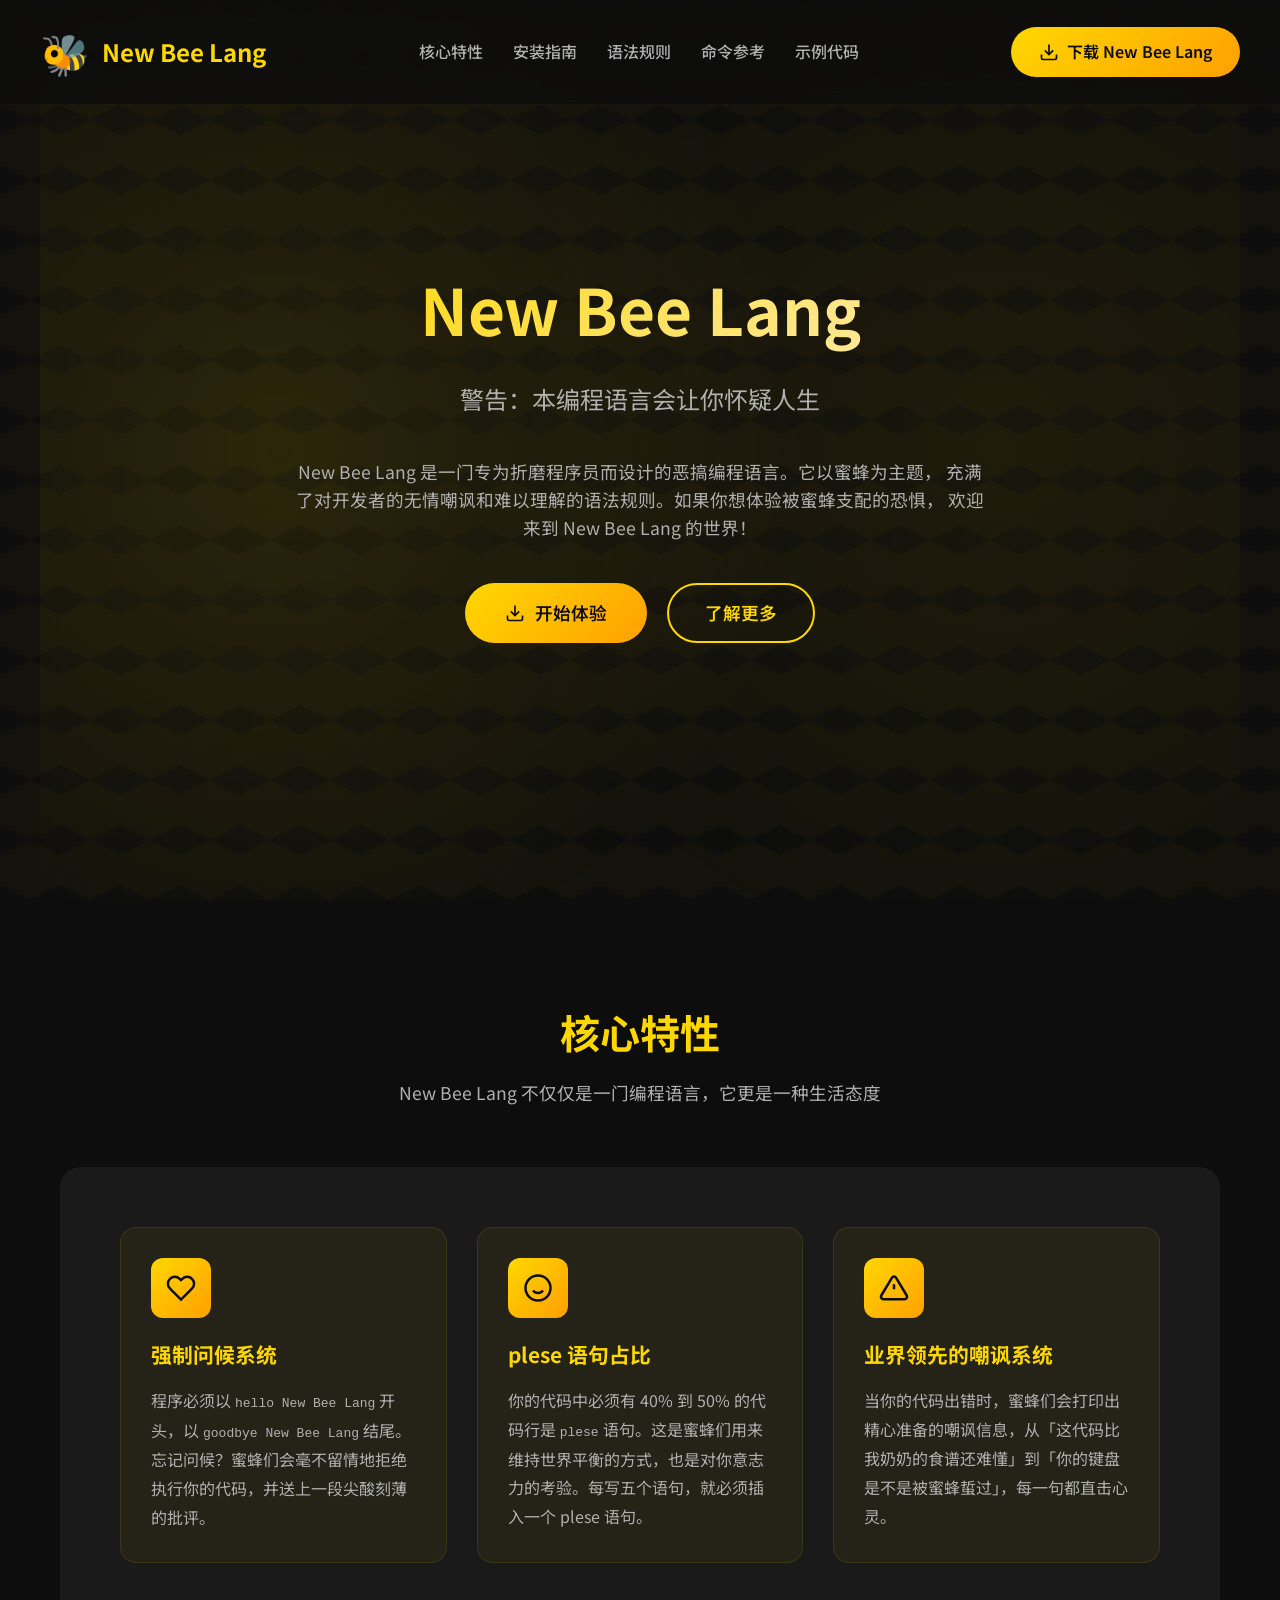
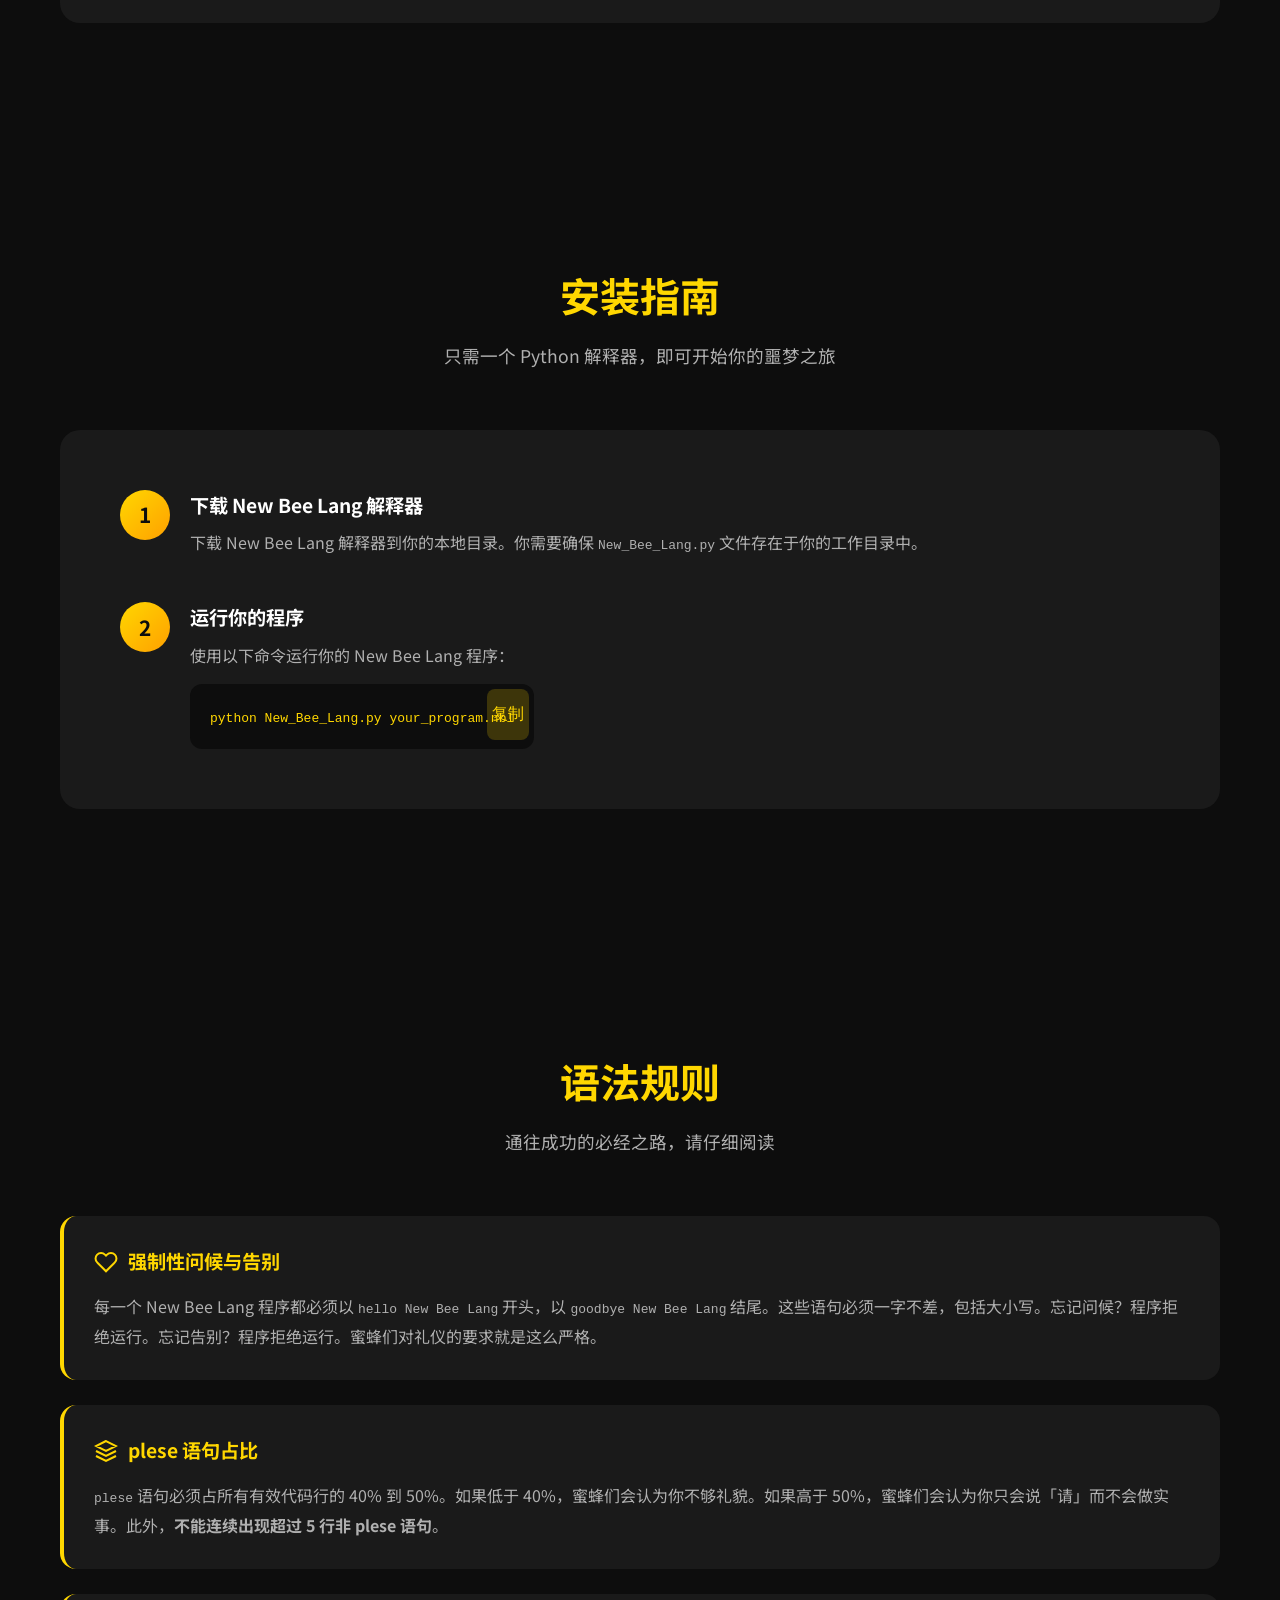
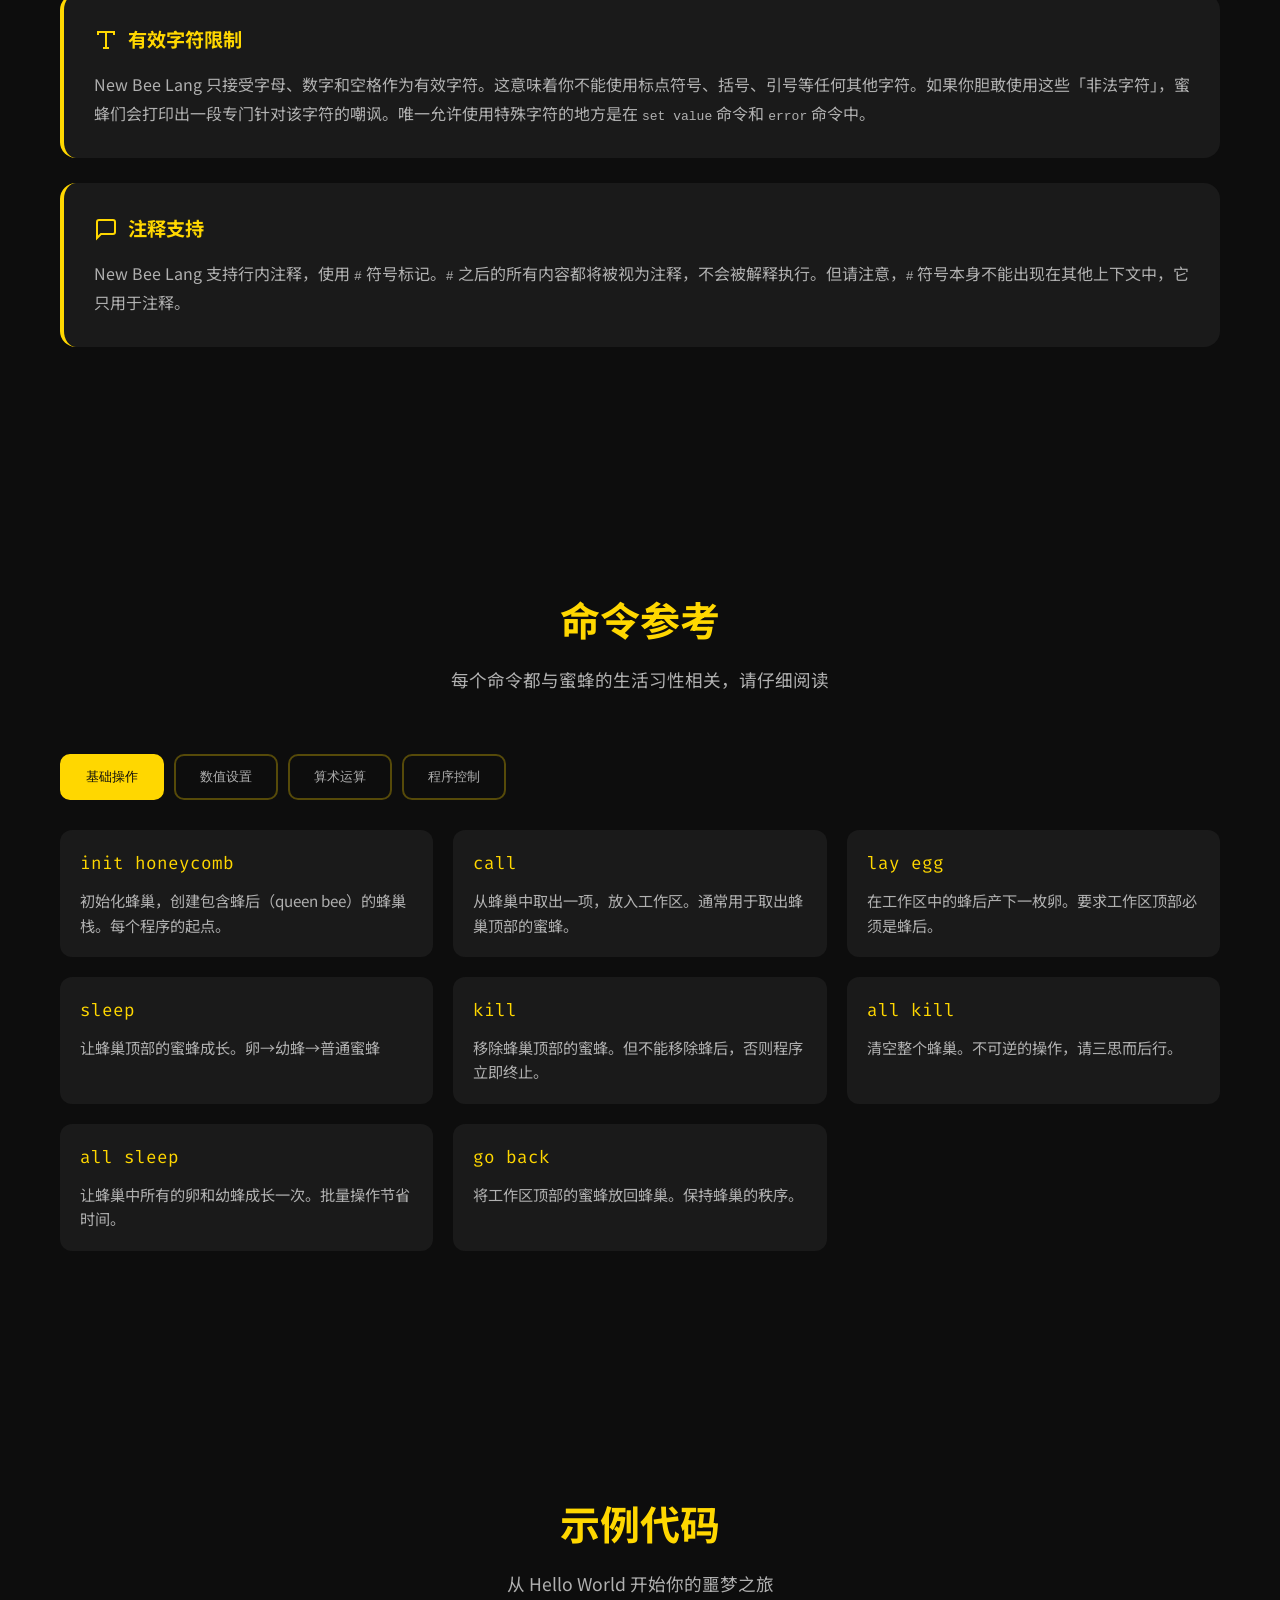
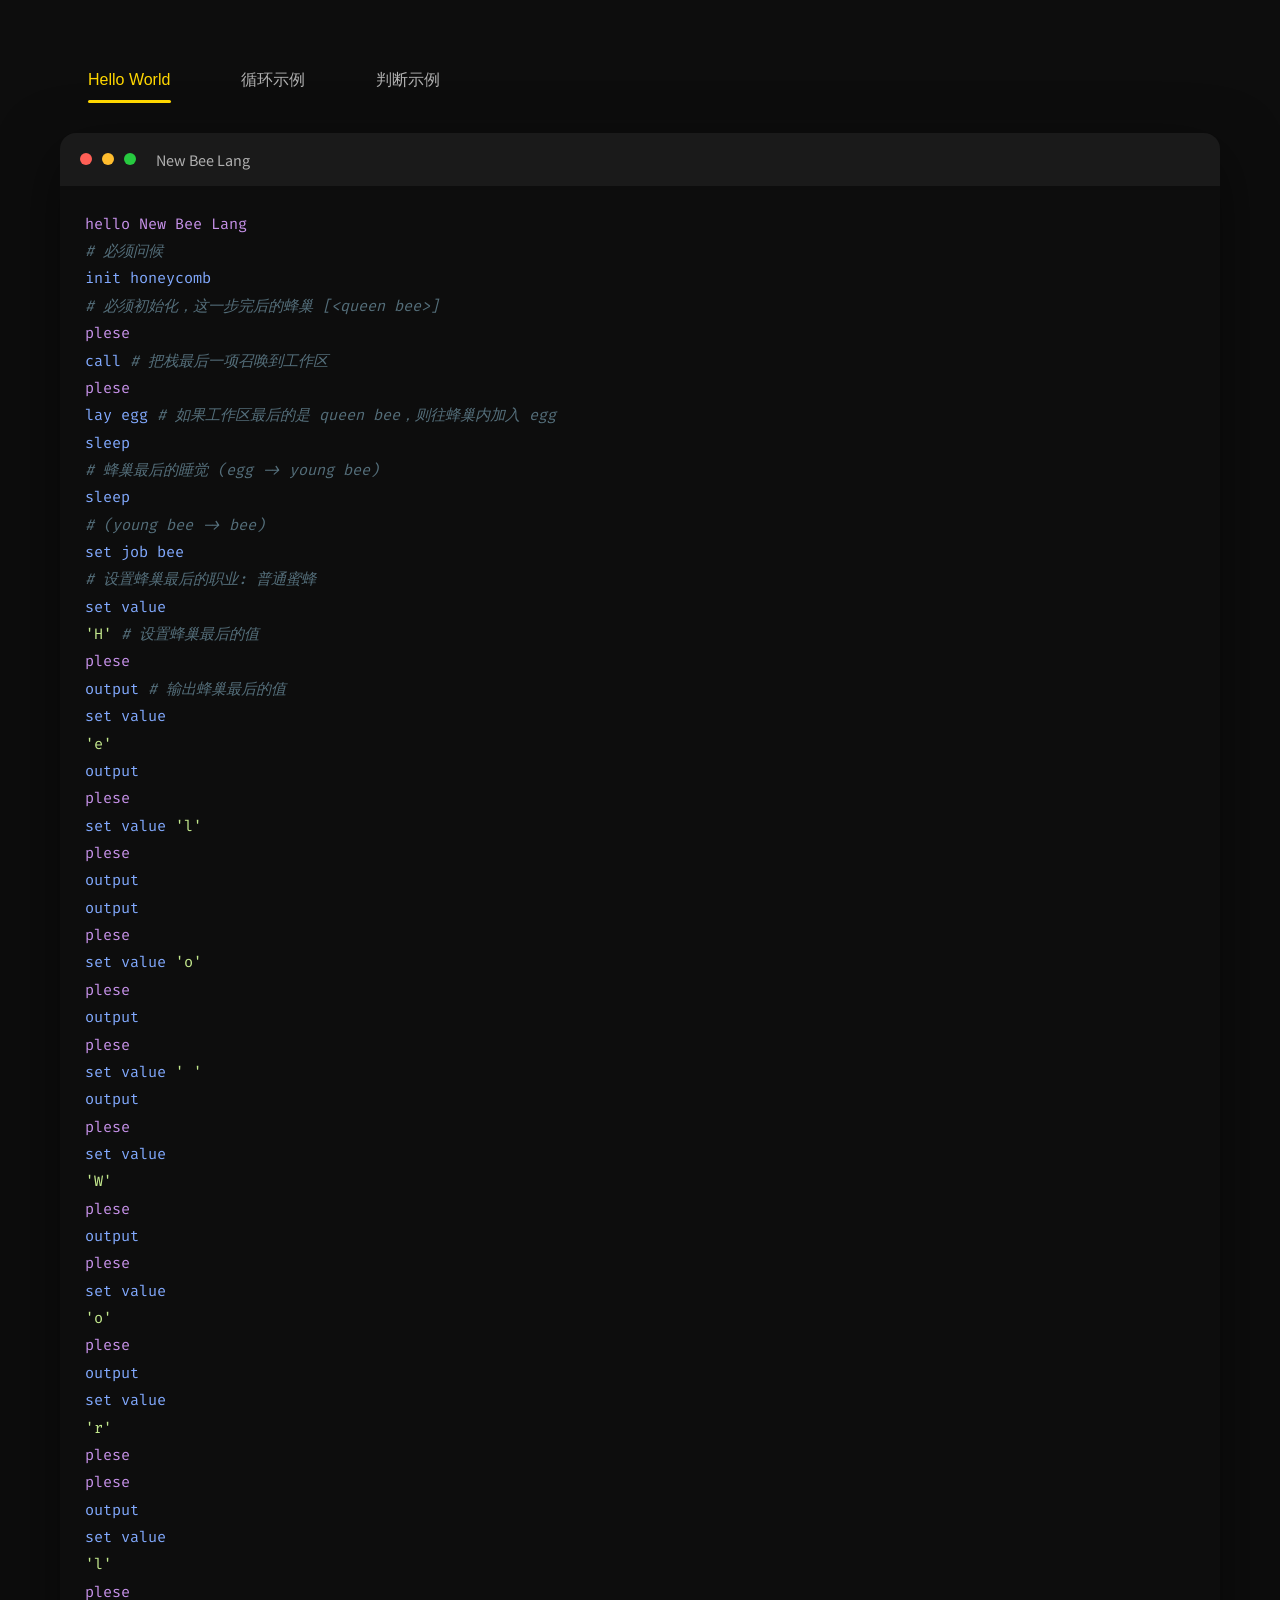
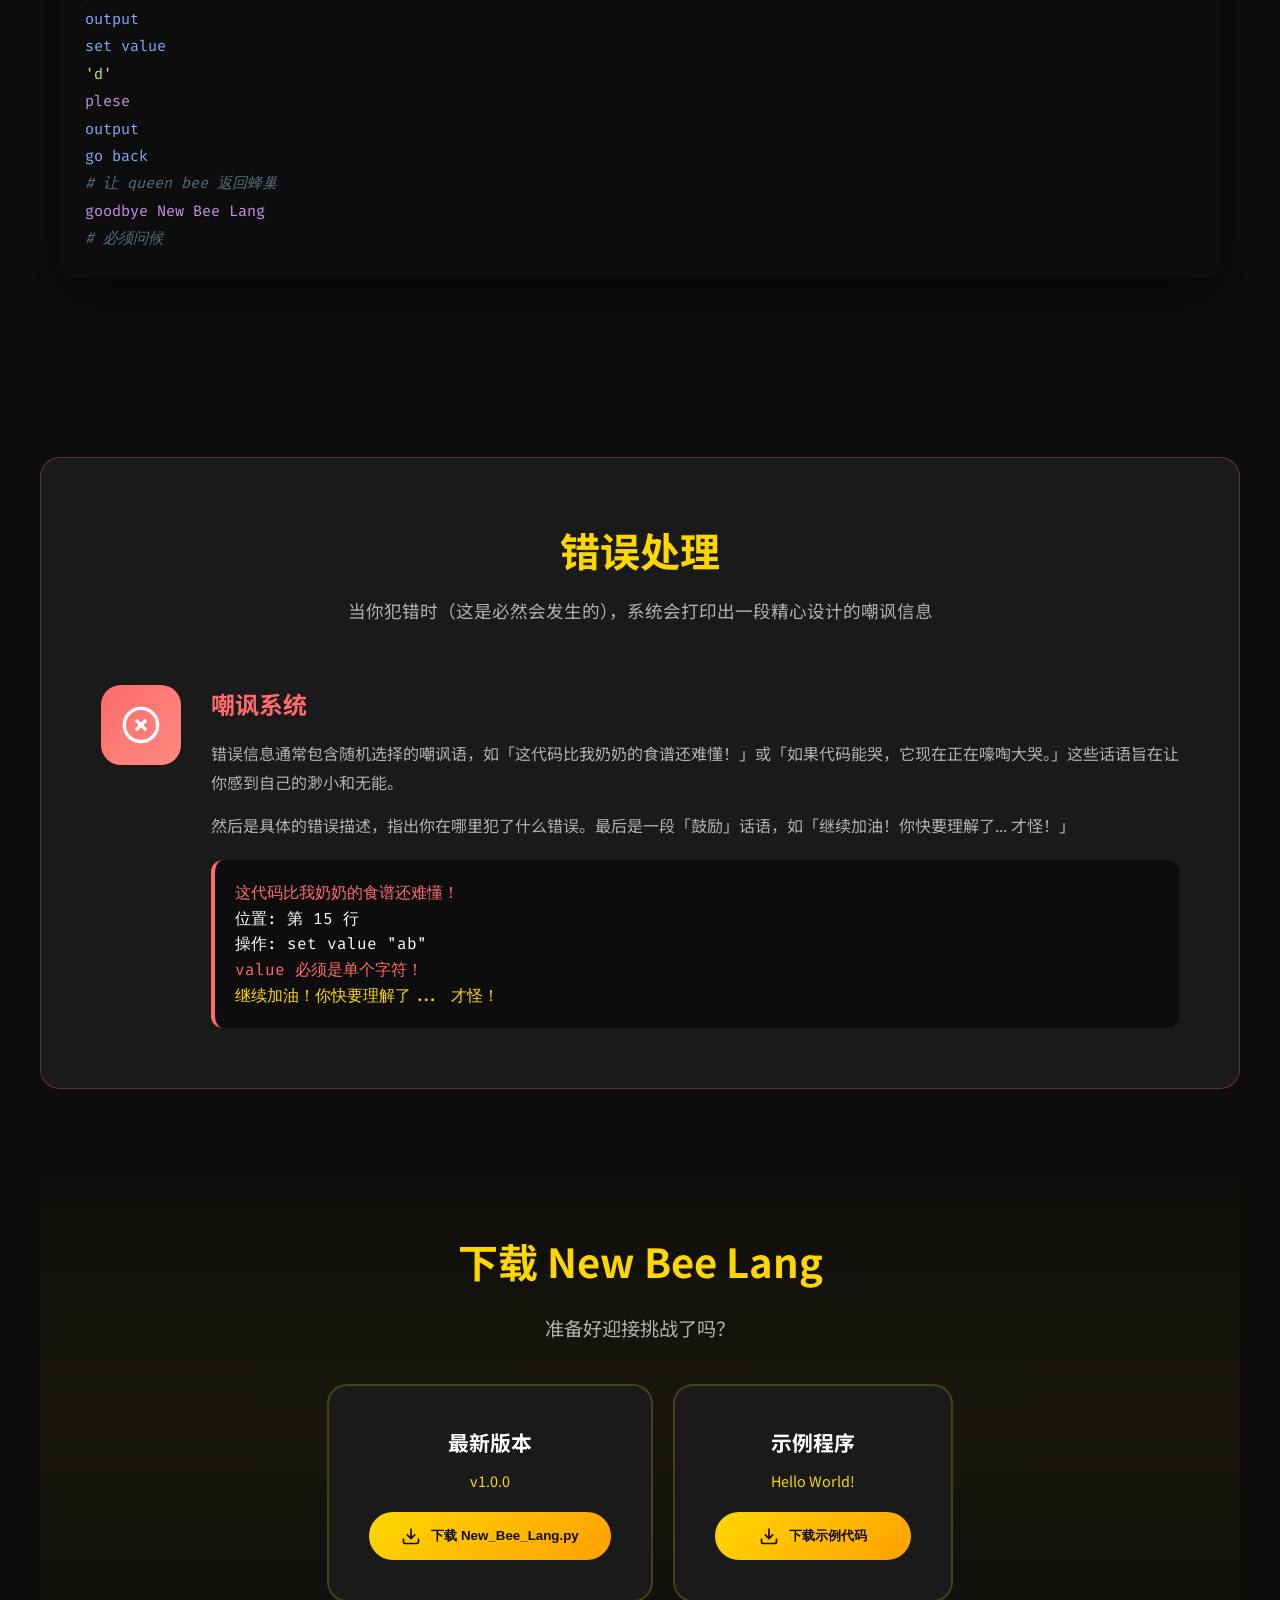
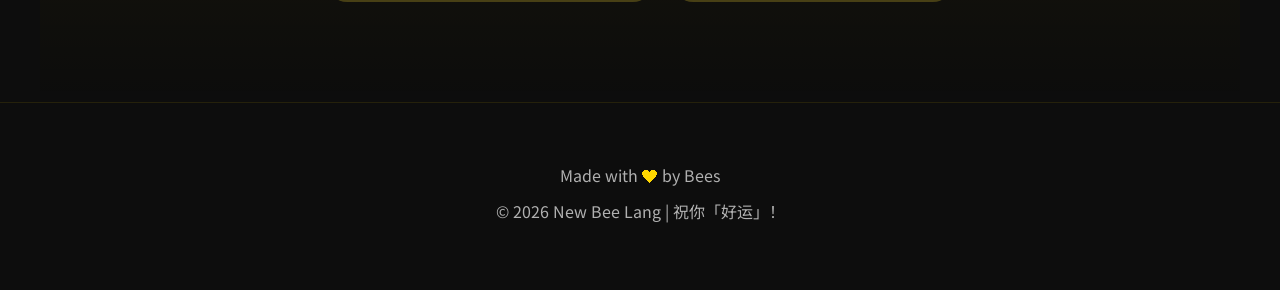
==== commit 416843ed: "更改" ====
--- a/new_bee_lang.html
+++ b/new_bee_lang.html
@@ -1217,7 +1217,7 @@
     <!-- Footer -->
     <footer>
         <p>Made with <span class="heart">❤</span> by Bees</p>
-        <p>© 2026 New Bee Lang. 祝你「好运」！</p>
+        <p>© <script>document.write(new Date().getFullYear())</script> New Bee Lang | 祝你「好运」！</p>
     </footer>
     <script>
         // Scroll Animations
@@ -1241,7 +1241,7 @@
             const code = codeBlock.querySelector('code').textContent;
             navigator.clipboard.writeText(code).then(() => {
                 const originalText = btn.textContent;
-                btn.textContent = '已复制！';
+                btn.textContent = '成功';
                 setTimeout(() => {
                     btn.textContent = originalText;
                 }, 2000);
